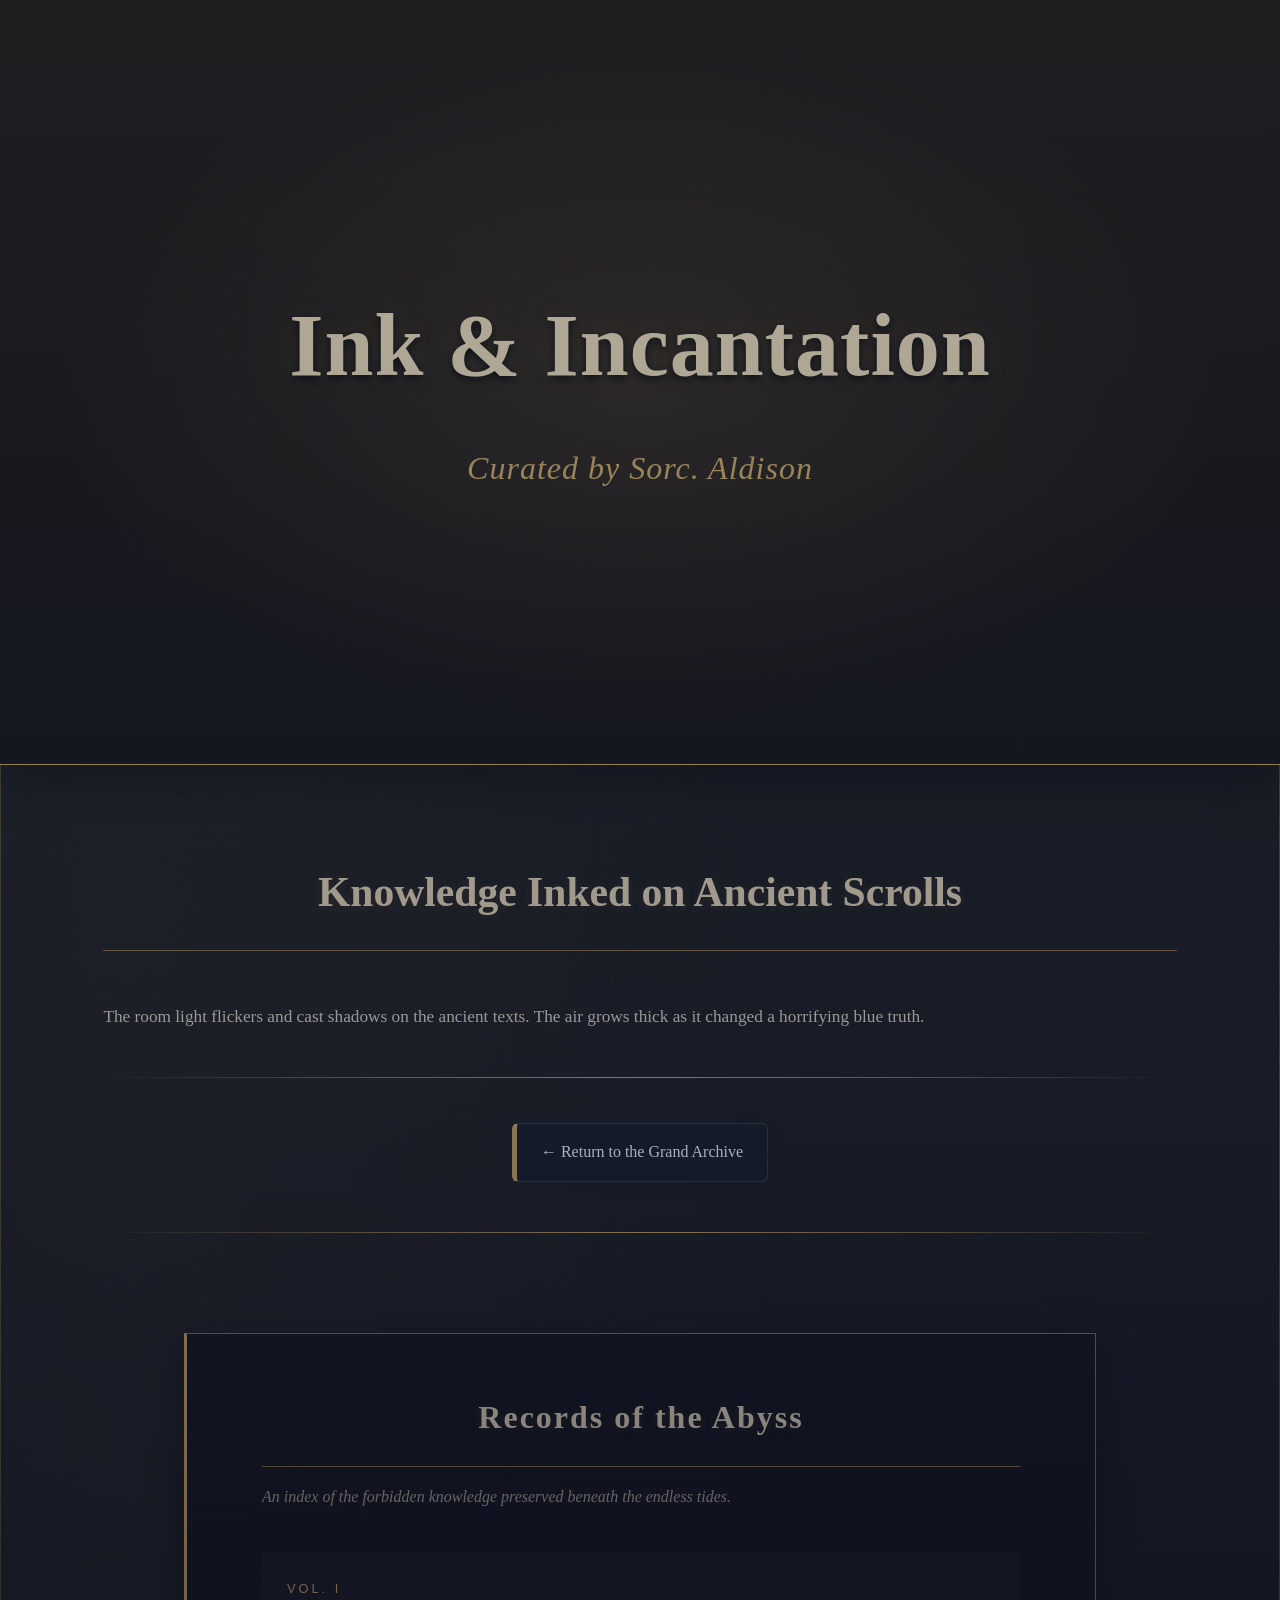
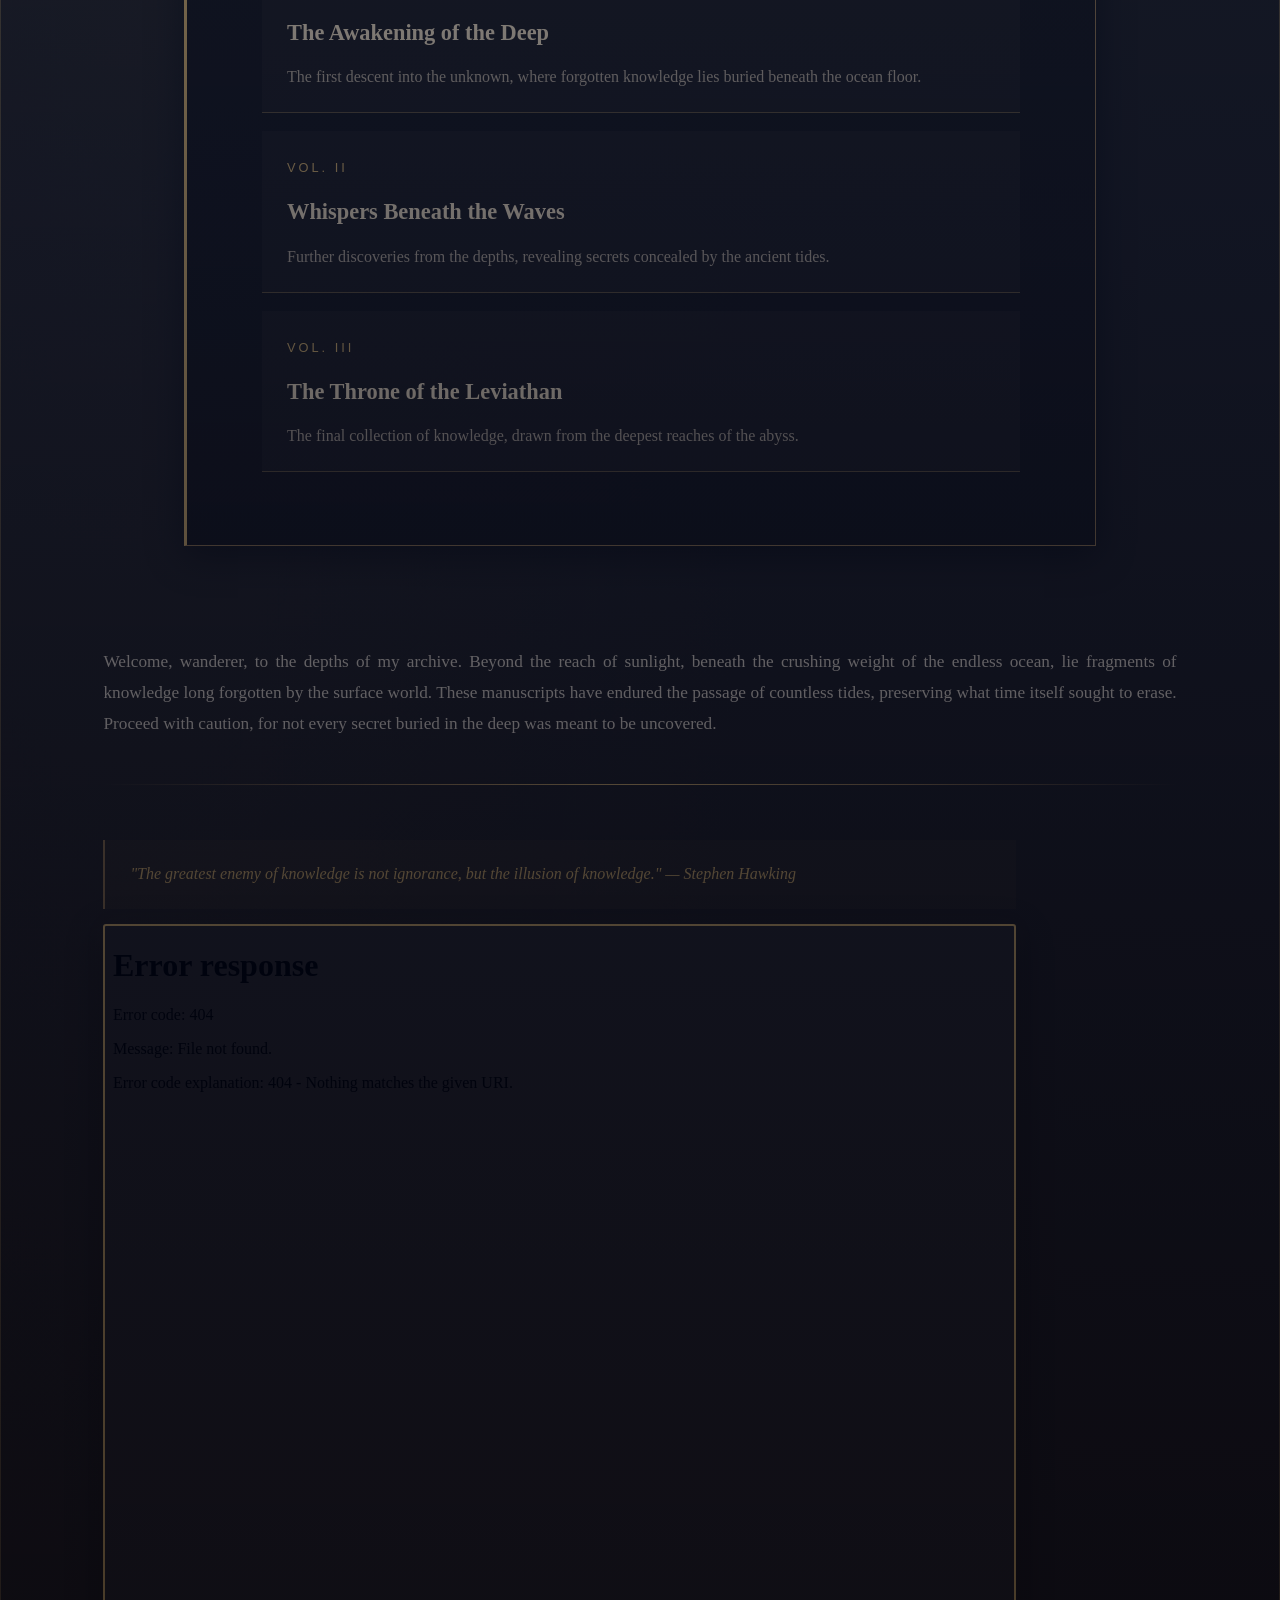
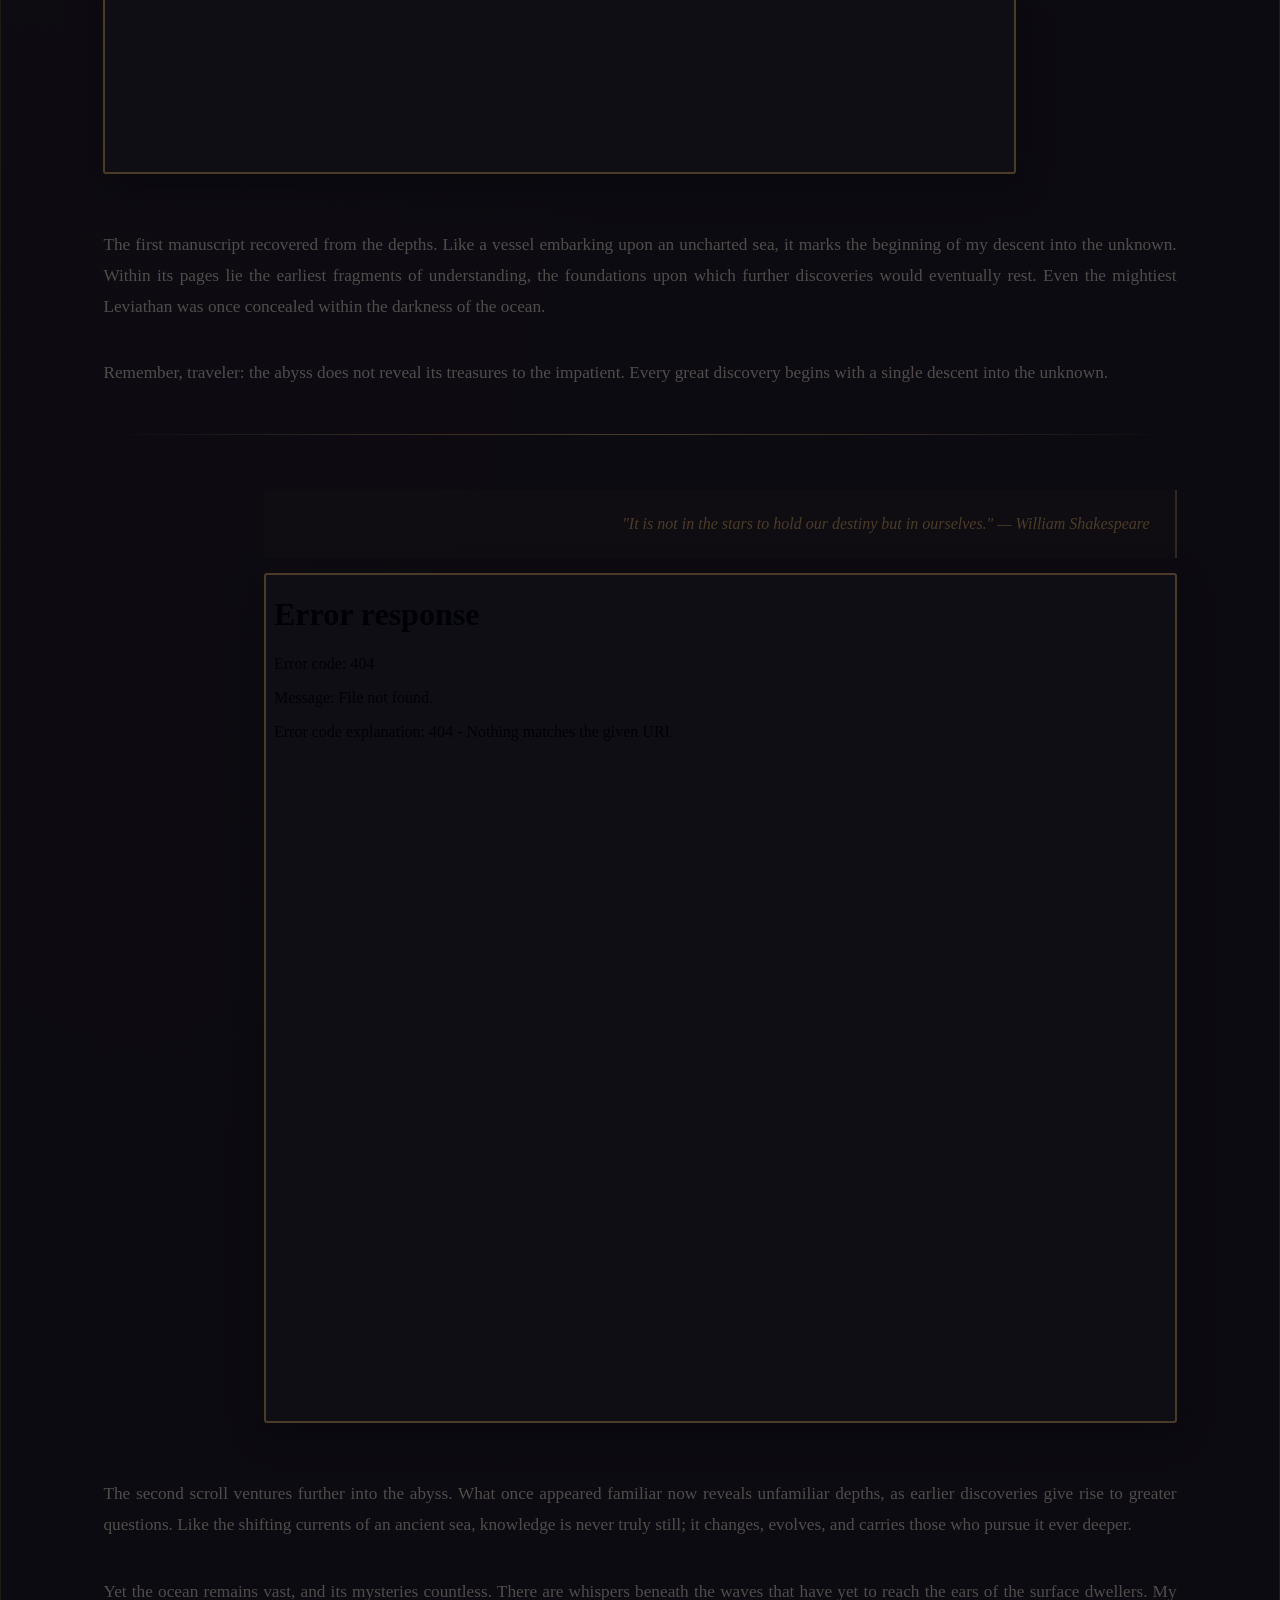
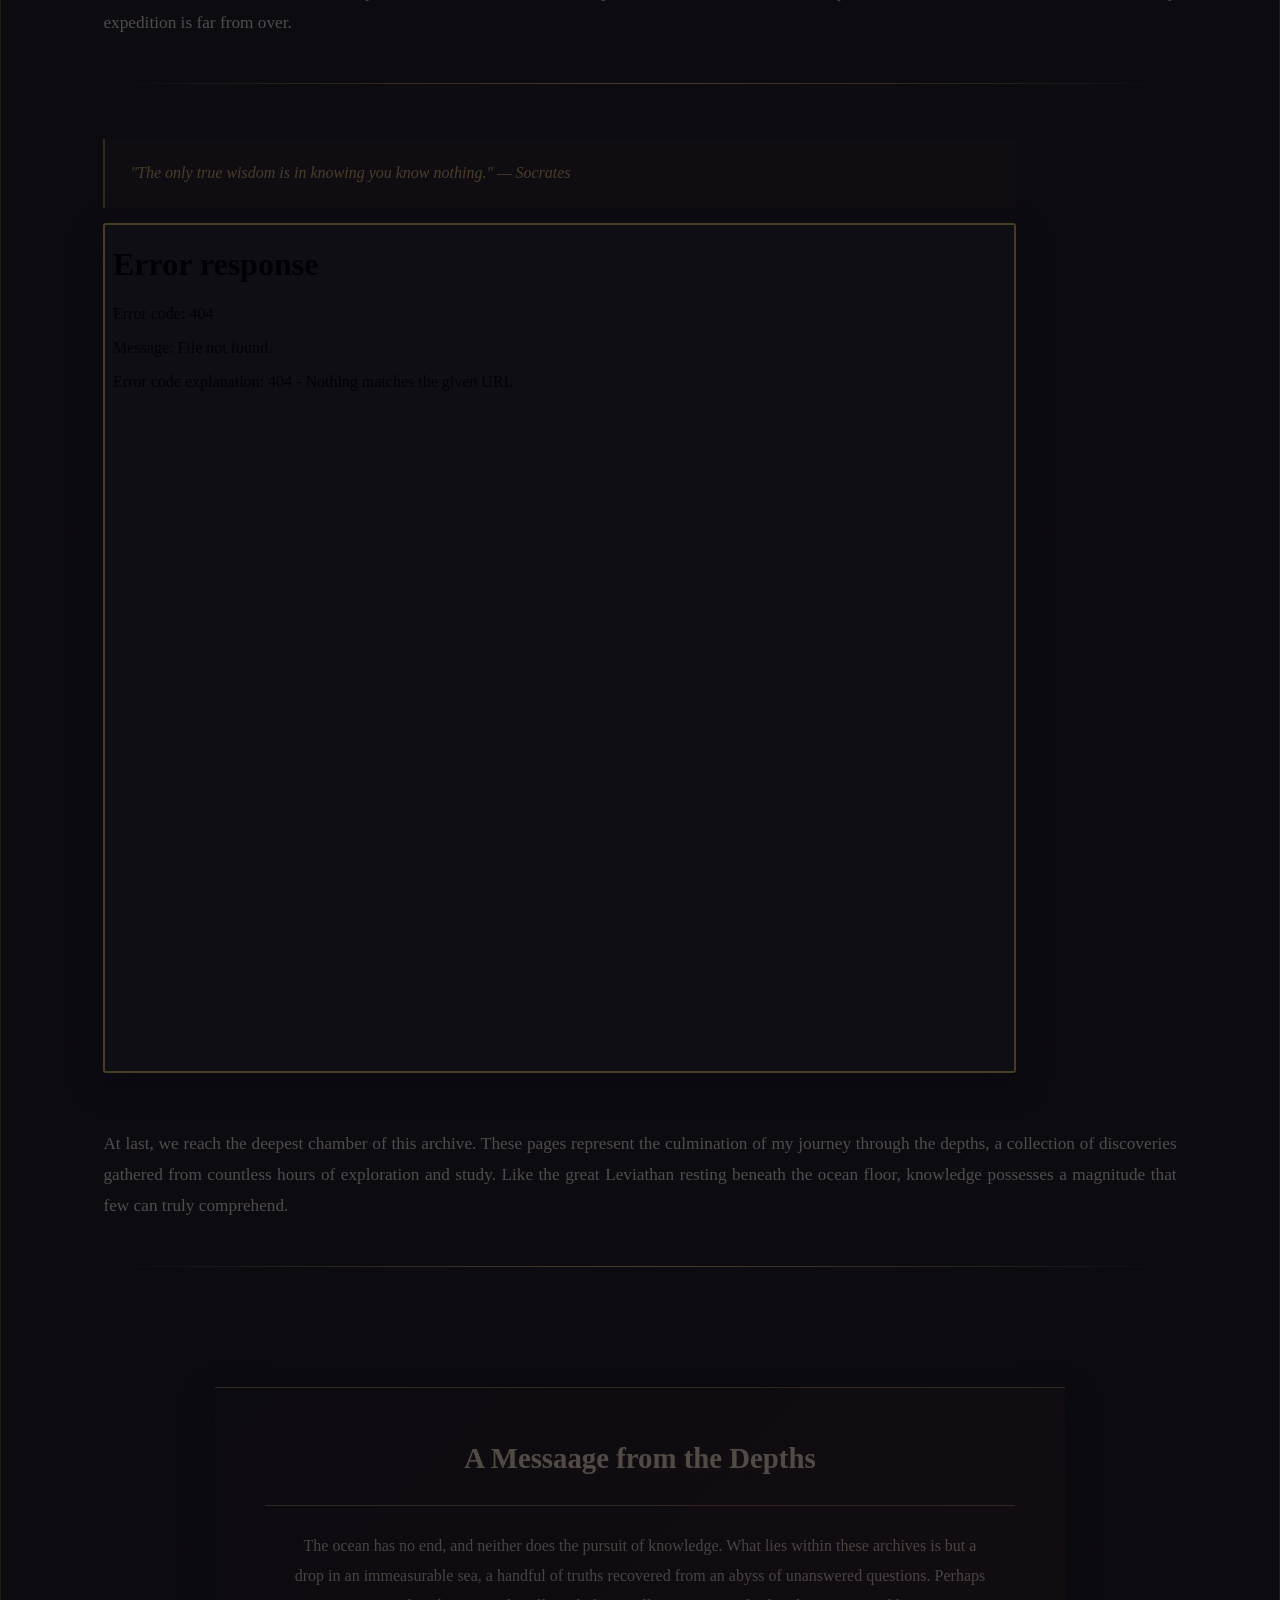
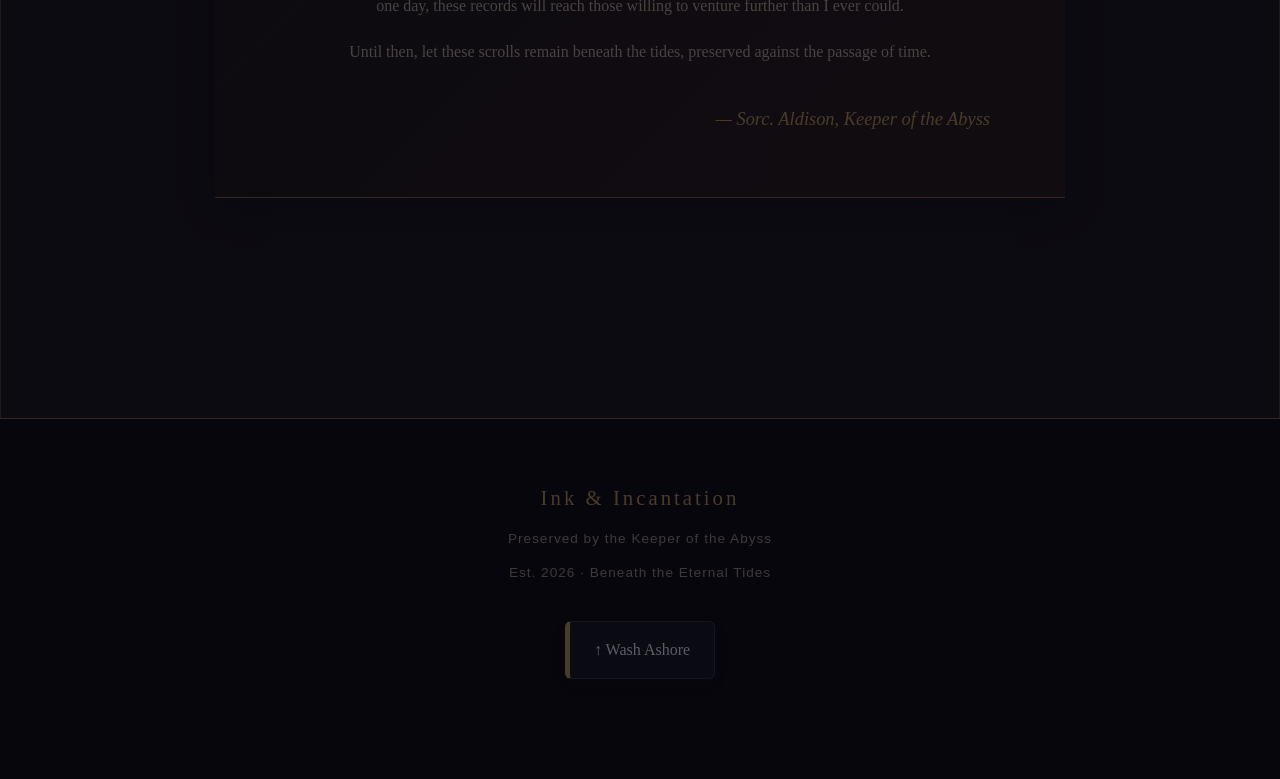
==== profiles/Aldison/Aldison.html @ e536f9ee "Update and rename profiles/Aldison.html to profiles/Aldison/Aldison.html" ====
<!DOCTYPE html>
<html lang="en">
<head>
    <meta charset="UTF-8">
    <meta name="viewport" content="width=device-width, initial-scale=1.0">
    <title>Aldison - The Archive</title>
    <link rel="stylesheet" href="style_aldison.css">
    <script src="script_aldison.js" defer></script>
</head>

<body>

    <!-- HEADER -->
    <header id="top">
        <h1>Ink & Incantation</h1>
        <p class="curator">Curated by Sorc. Aldison</p>
    </header>


    <!-- MAIN CONTENT -->
    <section>

        <h2>Knowledge Inked on Ancient Scrolls</h2>
        <p class="story">The room light flickers and cast shadows on the ancient texts. The air grows thick as it changed a horrifying blue truth.</p>
        <hr>

        <nav class="back-navigation">
            <a href="../index.html">← Return to the Grand Archive</a>
        </nav>

        <hr>


        <!-- ARCHIVE INDEX -->
        <div class="archive-index">

            <h2>Records of the Abyss</h2>

            <p>
                An index of the forbidden knowledge preserved beneath the endless tides.
            </p>

            <a href="#vol1" class="archive-link">
                <div class="archive-entry">
                    <span>Vol. I</span>
                    <h3>The Awakening of the Deep</h3>
                    <p>
                        The first descent into the unknown, where forgotten knowledge
                        lies buried beneath the ocean floor.
                    </p>
                </div>
            </a>

            <a href="#vol2" class="archive-link">
                <div class="archive-entry">
                    <span>Vol. II</span>
                    <h3>Whispers Beneath the Waves</h3>
                    <p>
                        Further discoveries from the depths, revealing secrets
                        concealed by the ancient tides.
                    </p>
                </div>
            </a>

            <a href="#vol3" class="archive-link">
                <div class="archive-entry">
                    <span>Vol. III</span>
                    <h3>The Throne of the Leviathan</h3>
                    <p>
                        The final collection of knowledge, drawn from the
                        deepest reaches of the abyss.
                    </p>
                </div>
            </a>

        </div>


        <!-- INTRODUCTION -->
        <p class="story">
            Welcome, wanderer, to the depths of my archive. Beyond the reach
            of sunlight, beneath the crushing weight of the endless ocean,
            lie fragments of knowledge long forgotten by the surface world.
            These manuscripts have endured the passage of countless tides,
            preserving what time itself sought to erase.
            Proceed with caution, for not every secret buried in the deep
            was meant to be uncovered.
        </p>

        <hr id="vol1">


        <!-- FIRST SCROLL -->
        <div class="document-group left">

            <p class="quote">
                "The greatest enemy of knowledge is not ignorance, but the illusion
                of knowledge." — Stephen Hawking
            </p>

            <iframe
                src="Aldison - Initial.pdf#toolbar=0&navpanes=0&view=FitH"
                title="The First Scroll">
            </iframe>

        </div>

        <p class="story">
            The first manuscript recovered from the depths. Like a vessel
            embarking upon an uncharted sea, it marks the beginning of my
            descent into the unknown. Within its pages lie the earliest
            fragments of understanding, the foundations upon which further
            discoveries would eventually rest. Even the mightiest Leviathan
            was once concealed within the darkness of the ocean.
        </p>

        <p class="story">
            Remember, traveler: the abyss does not reveal its treasures
            to the impatient. Every great discovery begins with a single
            descent into the unknown.
        </p>

        <hr id="vol2">


        <!-- SECOND SCROLL -->
        <div class="document-group right">

            <p class="quote">
                "It is not in the stars to hold our destiny but in ourselves."
                — William Shakespeare
            </p>

            <iframe
                src="Aldison - Second.pdf#toolbar=0&navpanes=0&view=FitH"
                title="The Second Scroll">
            </iframe>

        </div>

        <p class="story">
            The second scroll ventures further into the abyss. What once
            appeared familiar now reveals unfamiliar depths, as earlier
            discoveries give rise to greater questions. Like the shifting
            currents of an ancient sea, knowledge is never truly still;
            it changes, evolves, and carries those who pursue it ever deeper.
        </p>

        <p class="story">
            Yet the ocean remains vast, and its mysteries countless.
            There are whispers beneath the waves that have yet to reach
            the ears of the surface dwellers. My expedition is far from over.
        </p>

        <hr id="vol3">


        <!-- FINAL SCROLL -->
        <div class="document-group left">

            <p class="quote">
                "The only true wisdom is in knowing you know nothing."
                — Socrates
            </p>

            <iframe
                src="Aldison - Final.pdf#toolbar=0&navpanes=0&view=FitH"
                title="The Final Scroll">
            </iframe>

        </div>

        <p class="story">
            At last, we reach the deepest chamber of this archive.
            These pages represent the culmination of my journey through
            the depths, a collection of discoveries gathered from countless
            hours of exploration and study. Like the great Leviathan resting
            beneath the ocean floor, knowledge possesses a magnitude that
            few can truly comprehend.
        </p>

        <hr>


        <!-- CLOSING NOTE -->
        <div class="closing-note">

            <h2>A Messaage from the Depths</h2>

            <p class="story">
                The ocean has no end, and neither does the pursuit of knowledge.
                What lies within these archives is but a drop in an immeasurable
                sea, a handful of truths recovered from an abyss of unanswered
                questions. Perhaps one day, these records will reach those
                willing to venture further than I ever could.
            </p>

            <p class="story">
                Until then, let these scrolls remain beneath the tides,
                preserved against the passage of time.
            </p>

            <p class="signature">
                — Sorc. Aldison, Keeper of the Abyss
            </p>

        </div>

    </section>


    <!-- FOOTER -->
    <footer>
        <p>Ink & Incantation</p>
        <p>Preserved by the Keeper of the Abyss</p>
        <p>Est. 2026 · Beneath the Eternal Tides</p>
        <nav class="back-navigation">
            <a href="#top">↑ Wash Ashore</a>
        </nav>
    </footer>

</body>
</html>
---- profiles/Aldison/style_aldison.css ----
:root {
    --background: #171614;
    --surface: #211D19;
    --mahogany: #302117;
    --parchment: #DCC9A5;
    --gold: #C5A059;
    --muted-gold: #896B3F;
    --text: #D8CBB5;
    --abyss-darkness: 0;
}

* {
    box-sizing: border-box;
}

html {
    scroll-behavior: smooth;
    scroll-padding-top: 30px;
}

body {
    margin: 0;
    padding: 0;
    background-color: var(--background);
    background-image:
        radial-gradient(
            ellipse at 50% 0%,
            rgba(137, 107, 63, 0.13),
            transparent 65%
        );
    color: var(--text);
    font-family: 'Lora', serif;
    line-height: 1.8;
}

body {
    position: relative;
}

body::before {
    content: "";
    position: absolute;
    top: 0;
    left: 0;
    width: 100%;
    height: 100%;

    background: linear-gradient(
        to bottom,
        rgba(0, 45, 100, 0.25) 0%,
        rgba(0, 25, 70, 0.45) 15%,
        rgba(0, 12, 45, 0.72) 25%,
        rgba(0, 5, 25, 0.90) 35%,
        rgba(0, 0, 12, 0.97) 45%
    );

    opacity: 65%;

    pointer-events: none;
    z-index: 9999;
}

header {
    position: relative;

    min-height: 650px;
    height: 85vh;

    display: flex;
    flex-direction: column;
    align-items: center;
    justify-content: center;

    text-align: center;
    padding: 0 24px;

    background-color: var(--mahogany);

    background-image:
        linear-gradient(
            to bottom,
            rgba(17, 15, 13, 0.35),
            rgba(17, 15, 13, 0.65)
        ),
        url('ink.jpeg');

    background-position: center;
    background-size: cover;

    border-bottom: 1px solid var(--gold);

    box-shadow:
        0 15px 50px rgba(0, 0, 0, 0.35);
}

header::before {
    content: "";
    position: absolute;
    inset: 0;

    background:
        radial-gradient(
            ellipse at center,
            rgba(197, 160, 89, 0.13),
            transparent 65%
        );
    pointer-events: none;
}

header h1 {
    position: relative;

    font-family: 'Lora', serif;
    font-size: clamp(3rem, 7vw, 5.5rem);
    font-weight: 600;

    color: var(--parchment);

    margin: 0 0 15px;
    letter-spacing: 1px;

    text-shadow:
        0 3px 10px rgba(0, 0, 0, 0.8),
        0 0 25px rgba(197, 160, 89, 0.15);
}
header .curator {
    position: relative;

    font-family: 'Lora', serif;
    font-size: clamp(1.3rem, 3vw, 2rem);
    font-style: italic;

    color: var(--gold);

    margin: 0;
    letter-spacing: 1px;
}

section {
    width: 100%;
    max-width: 1500px;

    margin: 0 auto;
    padding: 90px 8% 120px;

    background:
        radial-gradient(
            ellipse at 10% 10%,
            rgba(137, 107, 63, 0.07),
            transparent 40%
        ),
        var(--surface);

    border-left: 1px solid rgba(197, 160, 89, 0.35);
    border-right: 1px solid rgba(197, 160, 89, 0.35);

    box-shadow:
        0 0 60px rgba(0, 0, 0, 0.3);
}
section h2 {
    font-family: 'Lora', serif;
    font-size: clamp(1.8rem, 4vw, 2.6rem);

    color: var(--parchment);
    text-align: center;

    margin: 0 0 50px;
    padding-bottom: 20px;

    border-bottom: 1px solid var(--muted-gold);

    text-shadow:
        0 2px 12px rgba(197, 160, 89, 0.12);
}

hr {
    border: none;
    height: 1px;

    background: linear-gradient(
        90deg,
        transparent,
        var(--muted-gold),
        var(--gold),
        var(--muted-gold),
        transparent
    );

    margin: 45px 0;
}

section > p {
    max-width: 650px;

    font-family: 'Lora', serif;
    font-size: 1.08rem;

    color: var(--text);

    margin: 0 0 35px;
    text-align: justify;
}

.story {
    max-width:none;
}

.archive-index {
    margin: 100px auto;
    padding: 55px 7%;
    width: 85%;
    max-width: 1300px;

    background:
        linear-gradient(
            rgba(25, 21, 17, 0.92),
            rgba(25, 21, 17, 0.96)
        ),
        url("ink.jpeg");
    background-position: center;
    background-size: cover;

    border: 1px solid var(--muted-gold);
    border-left: 3px solid var(--gold);

    box-shadow:
        0 10px 35px rgba(0, 0, 0, 0.4);
}

.archive-index h2 {
    color: var(--parchment);
    font-family: 'Lora', serif;
    font-size: 2rem;
    letter-spacing: 2px;

    margin-bottom: 12px;
}

.archive-index > p {
    color: #A99A82;
    font-style: italic;
    margin-bottom: 40px;
}
.archive-link {
    display: block;

    color: inherit;
    text-decoration: none;
}

.archive-entry {
    padding: 22px 25px;
    margin: 18px 0;

    background: rgba(220, 201, 165, 0.035);

    border-bottom: 1px solid rgba(197, 160, 89, 0.35);

    transition: background 0.25s ease;
}

.archive-entry:hover {
    background: rgba(197, 160, 89, 0.09);
}

.archive-entry span {
    color: var(--gold);

    font-family: 'Inter', sans-serif;
    font-size: 0.8rem;

    letter-spacing: 3px;
    text-transform: uppercase;
}

.archive-entry h3 {
    color: var(--parchment);

    font-family: 'Lora', serif;
    font-size: 1.4rem;

    margin: 10px 0;
}

.archive-entry p {
    color: #A99A82;

    margin: 0;
    line-height: 1.7;
}

.document-group {
    display: flex;
    flex-direction: column;

    width: 85%;
    gap: 15px;

    margin-top: 55px;
    margin-bottom: 55px;
}

.document-group.left {
    margin-right: auto;
    margin-left: 0;
}

.document-group.right {
    margin-left: auto;
    margin-right: 0;
}

.document-group .quote {
    width: 100%;
    max-width: none;

    margin: 0;
    padding: 20px 25px;

    color: var(--gold);

    font-family: 'Lora', serif;
    font-style: italic;
    line-height: 1.8;

    background: rgba(197, 160, 89, 0.04);
}

.document-group.left .quote {
    text-align: left;

    border-left: 2px solid var(--muted-gold);
}

.document-group.right .quote {
    text-align: right;

    border-right: 2px solid var(--muted-gold);
}

.document-group iframe {
    display: block;

    width: 100%;
    height: 850px;

    margin: 0;

    border: 2px solid var(--gold);
    border-radius: 3px;

    background: #292522;

    box-shadow:
        0 10px 35px rgba(0, 0, 0, 0.4),
        0 0 20px rgba(197, 160, 89, 0.06);
}

section img {
    display: block;

    width: min(55%, 650px);
    height: auto;

    margin: 50px auto 50px 0;

    border: 2px solid var(--muted-gold);

    box-shadow:
        0 10px 30px rgba(0, 0, 0, 0.45),
        0 0 15px rgba(197, 160, 89, 0.08);
}

figcaption {
    font-family: 'Inter', sans-serif;
    font-size: 0.88rem;
    font-style: italic;

    line-height: 1.6;
    color: #A99778;

    margin-top: 12px;
    padding-top: 12px;

    border-top: 1px solid var(--muted-gold);
}

.closing-note {
    max-width: 850px;

    margin: 120px auto 100px;
    padding: 45px 50px;

    text-align: center;

    background: linear-gradient(
        135deg,
        var(--surface),
        var(--mahogany)
    );

    border-top: 1px solid var(--muted-gold);
    border-bottom: 1px solid var(--muted-gold);

    box-shadow:
        0 10px 35px rgba(0, 0, 0, 0.3);

}

.closing-note h2 {
    color: var(--parchment);

    font-family: 'Lora', serif;
    font-size: 1.8rem;

    margin-bottom: 25px;
}

.closing-note p {
    color: #C2B49C;

    line-height: 1.9;

    margin: 15px auto;
    max-width: 700px;
}

.closing-note .signature {
    color: var(--gold);

    font-family: 'Lora', serif;
    font-style: italic;
    font-size: 1.15rem;

    text-align: right;

    margin-top: 35px;
}

footer {
    padding: 50px 20px;
    margin-top: 0px;

    text-align: center;

    background: #110F0D;

    border-top: 1px solid var(--muted-gold);
}

footer p {
    color: #A99A82;

    font-family: 'Inter', sans-serif;
    font-size: 0.85rem;

    letter-spacing: 1px;
    margin: 10px 0;
}

footer p:first-child {
    color: var(--gold);

    font-family: 'Lora', serif;
    font-size: 1.3rem;

    letter-spacing: 3px;
}

::selection {
    background: var(--gold);
    color: var(--background);
}

::-webkit-scrollbar {
    width: 10px;
}

::-webkit-scrollbar-track {
    background: var(--background);
}

::-webkit-scrollbar-thumb {
    background: var(--muted-gold);

    border: 2px solid var(--background);
    border-radius: 10px;
}

@media (max-width: 768px) {

    header {
        height: 60vh;
        min-height: 400px;
    }

    section {
        padding: 50px 6% 80px;
    }

    section > p {
        max-width: 100%;
    }

    .archive-index {
        width: 100%;

        padding: 35px 6%;
        margin: 65px auto;
    }
    
    .archive-entry {
        padding: 18px;
    }

    .document-group {
        width: 100%;

        margin: 35px 0;

        gap: 12px;
    }

    .document-group iframe {
        height: 550px;
    }

    .document-group .quote {
        padding: 18px;
    }

    section img {
        width: 100%;
        margin: 35px 0;
    }

    .closing-note {
        margin: 70px auto;
        padding: 35px 25px;
    }

    footer {
        margin-top: 60px;
    }

}

.back-navigation {
    display: flex;
    justify-content: center;
    margin: 35px 0 50px;
}

.back-navigation a {
    display: inline-flex;
    align-items: center;
    gap: 12px;
    padding: 14px 24px;

    background-color: #1C1C1E;
    color: #F8F7F4;

    font-family: 'Lora', serif;
    font-size: 1rem;
    text-decoration: none;

    border: 1px solid #3A3A3E;
    border-left: 5px solid #C5A059;
    border-radius: 6px;

    box-shadow: 0 4px 12px rgba(28, 28, 30, 0.15);

    transition:
        transform 0.25s ease,
        border-color 0.25s ease,
        box-shadow 0.25s ease;
}

.back-navigation a:hover {
    transform: translateY(-4px);
    border-color: #C5A059;
    border-left-color: #8C3B2B;
    background-color: #302117;

    box-shadow: 0 10px 22px rgba(28, 28, 30, 0.25);
}
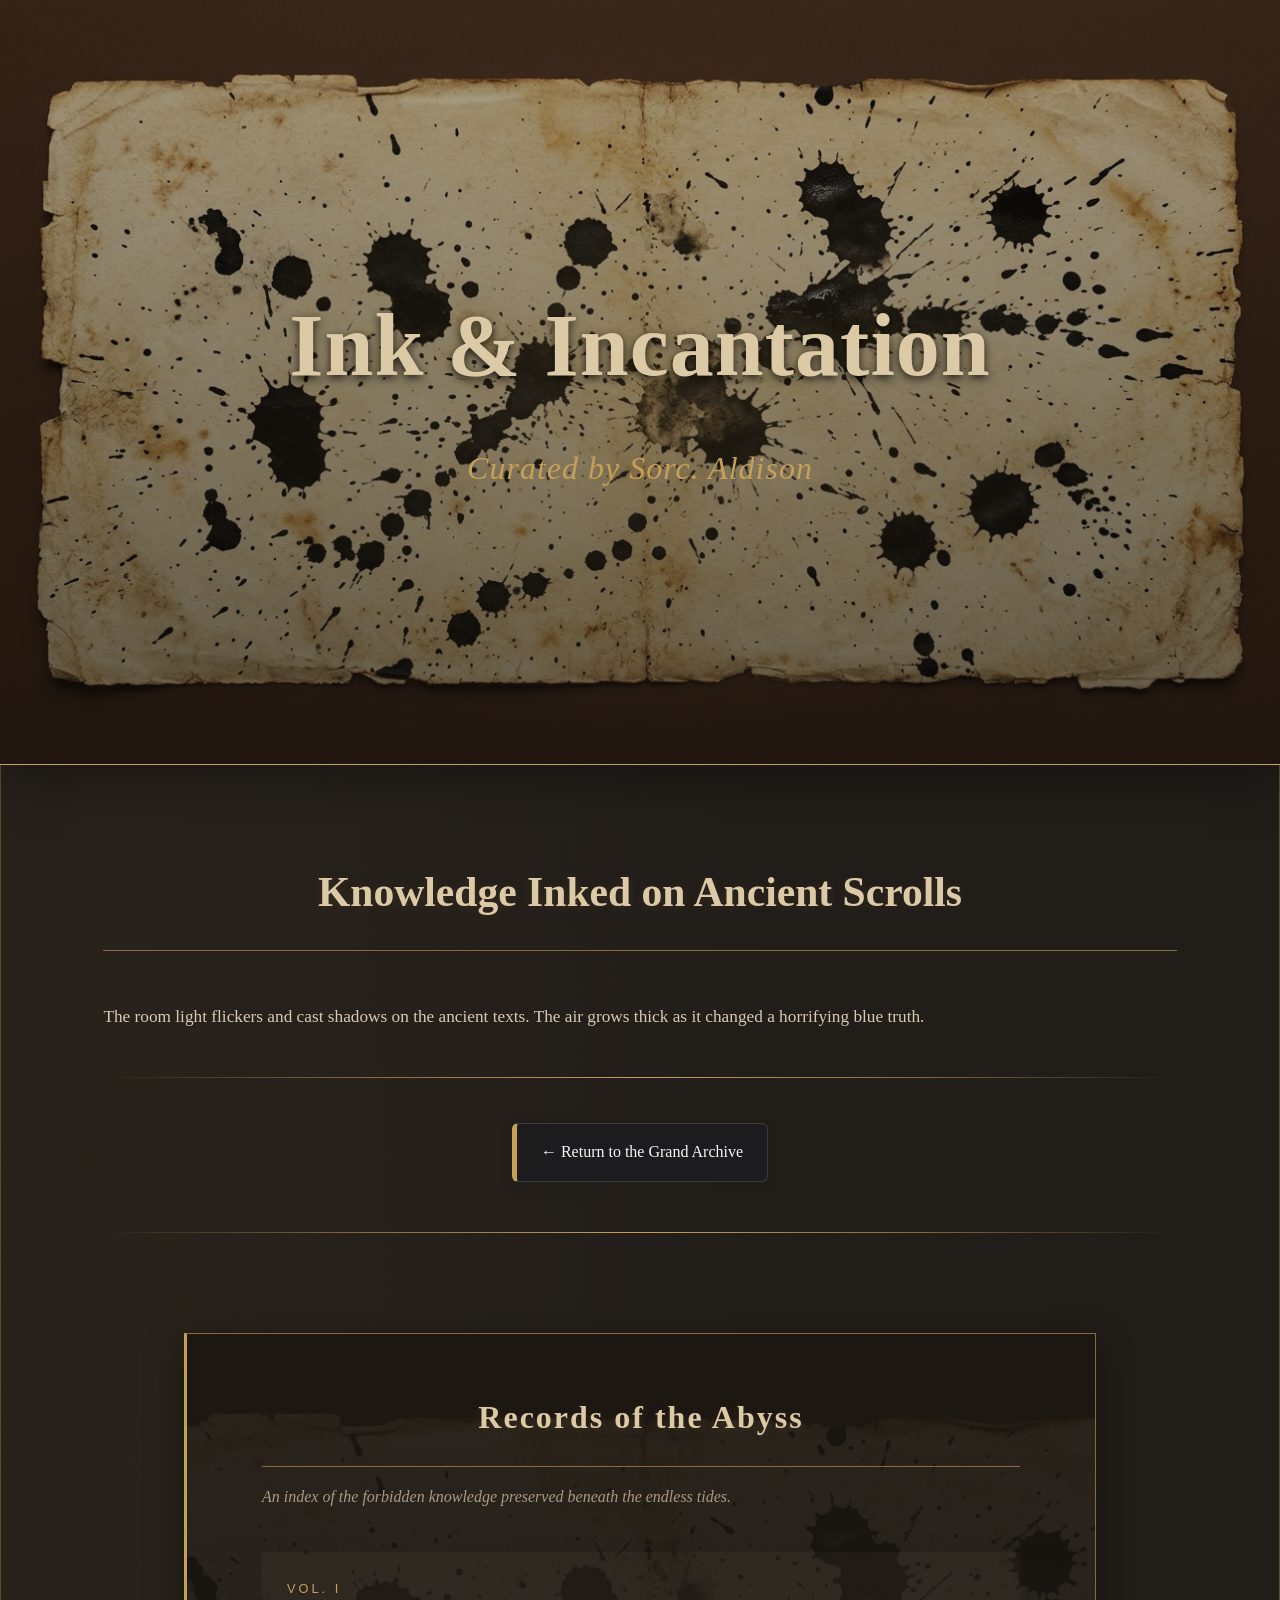
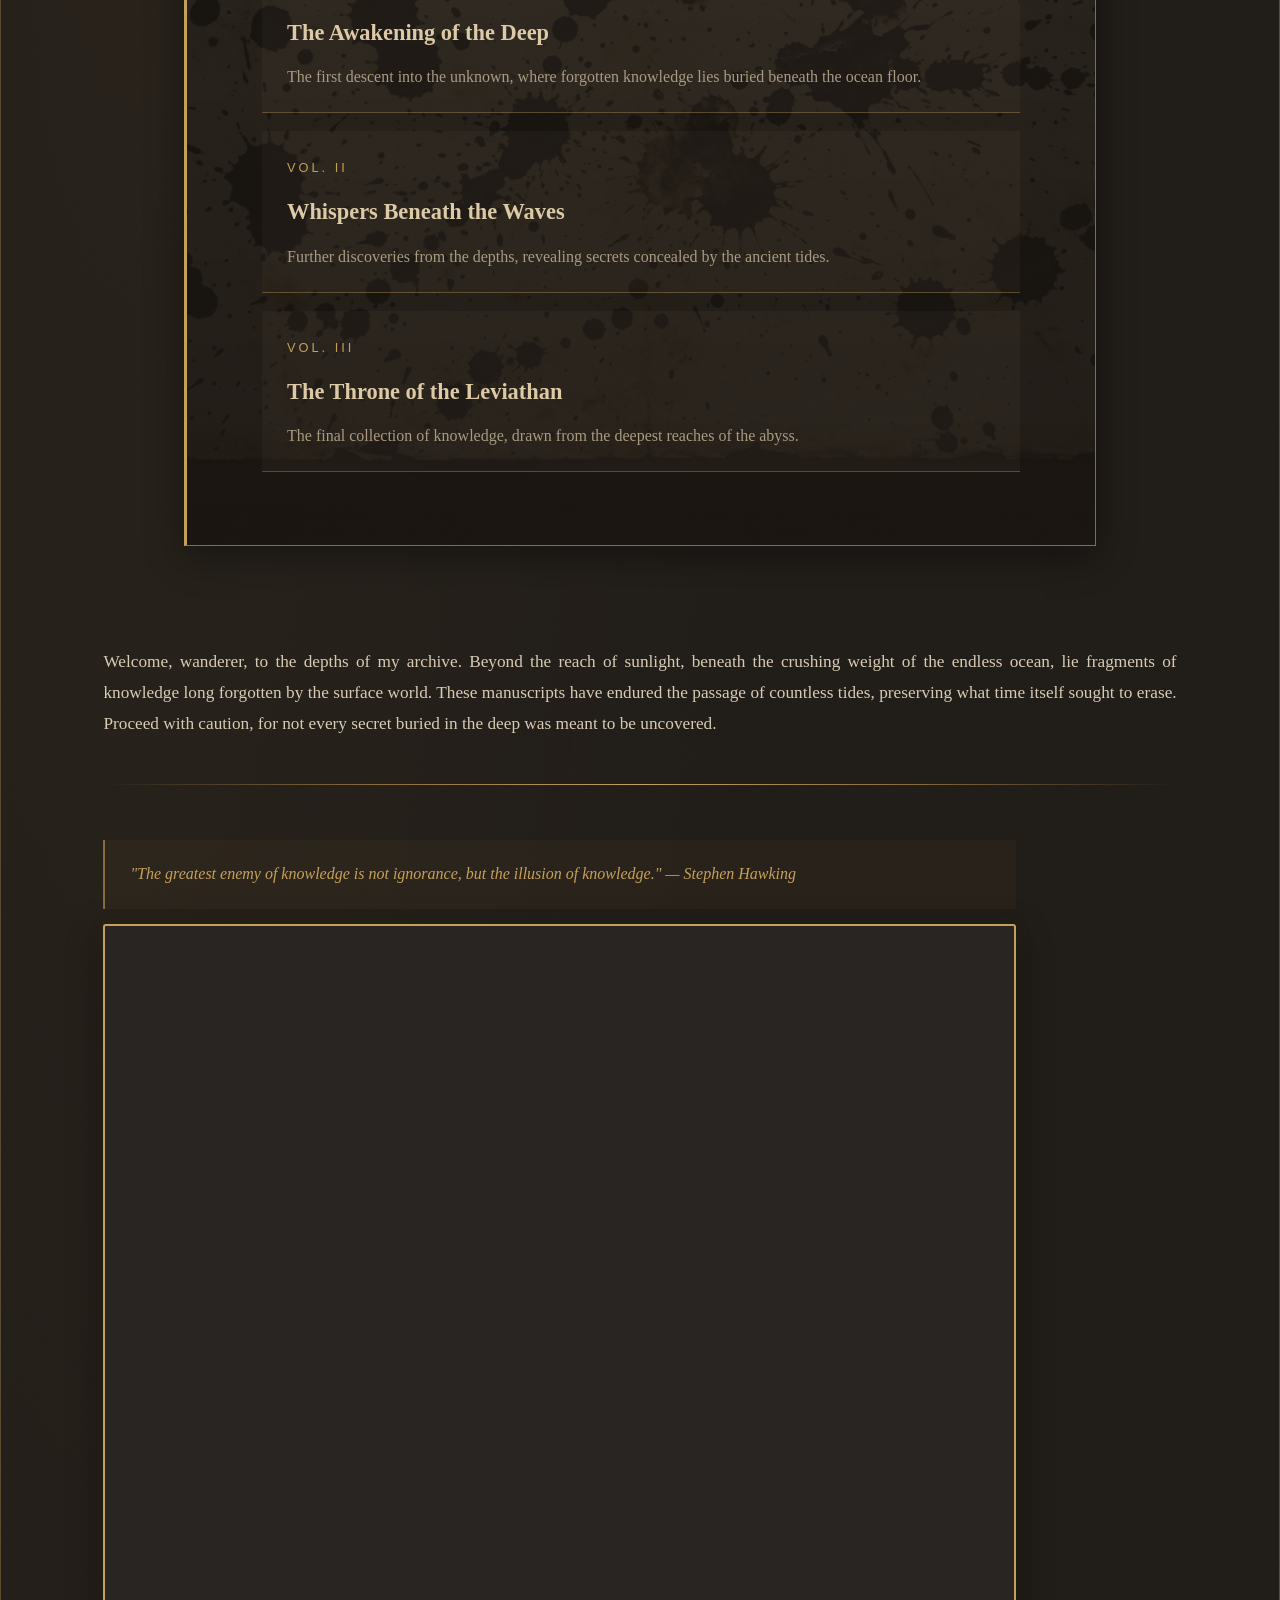
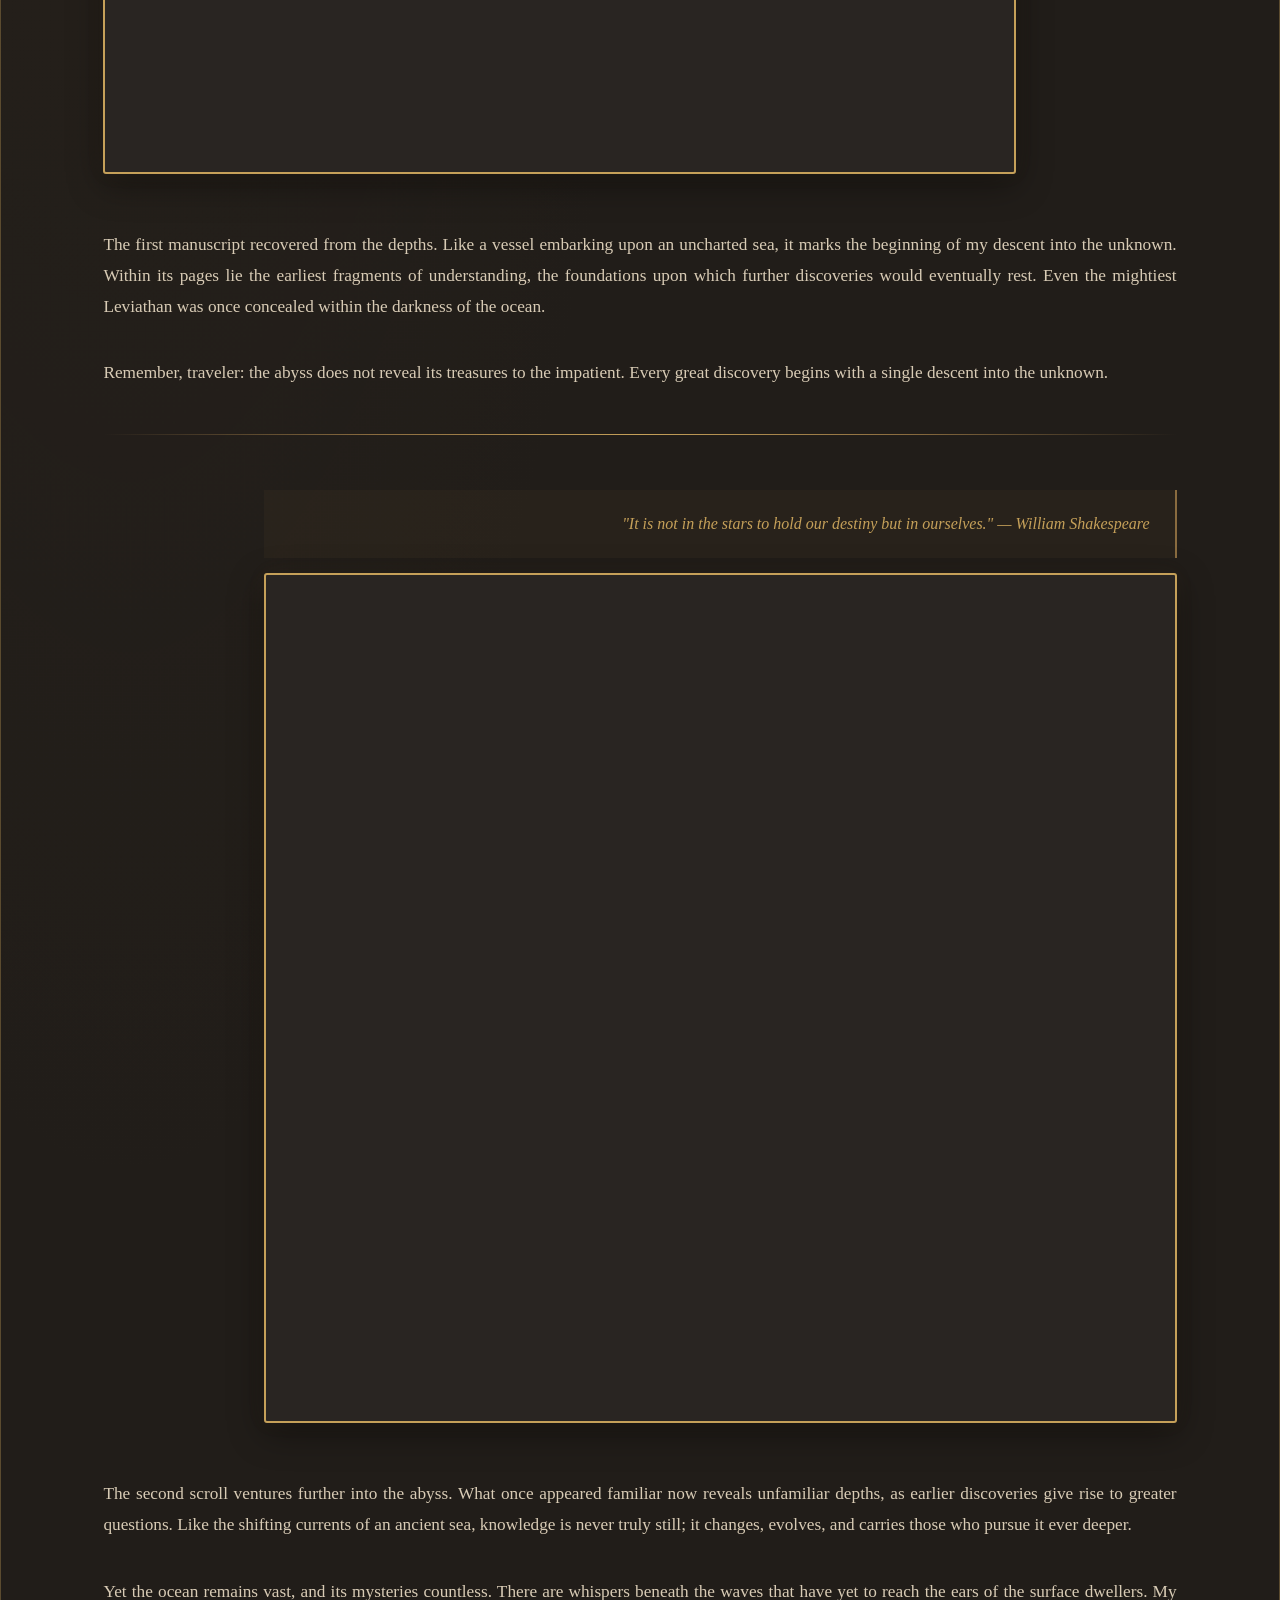
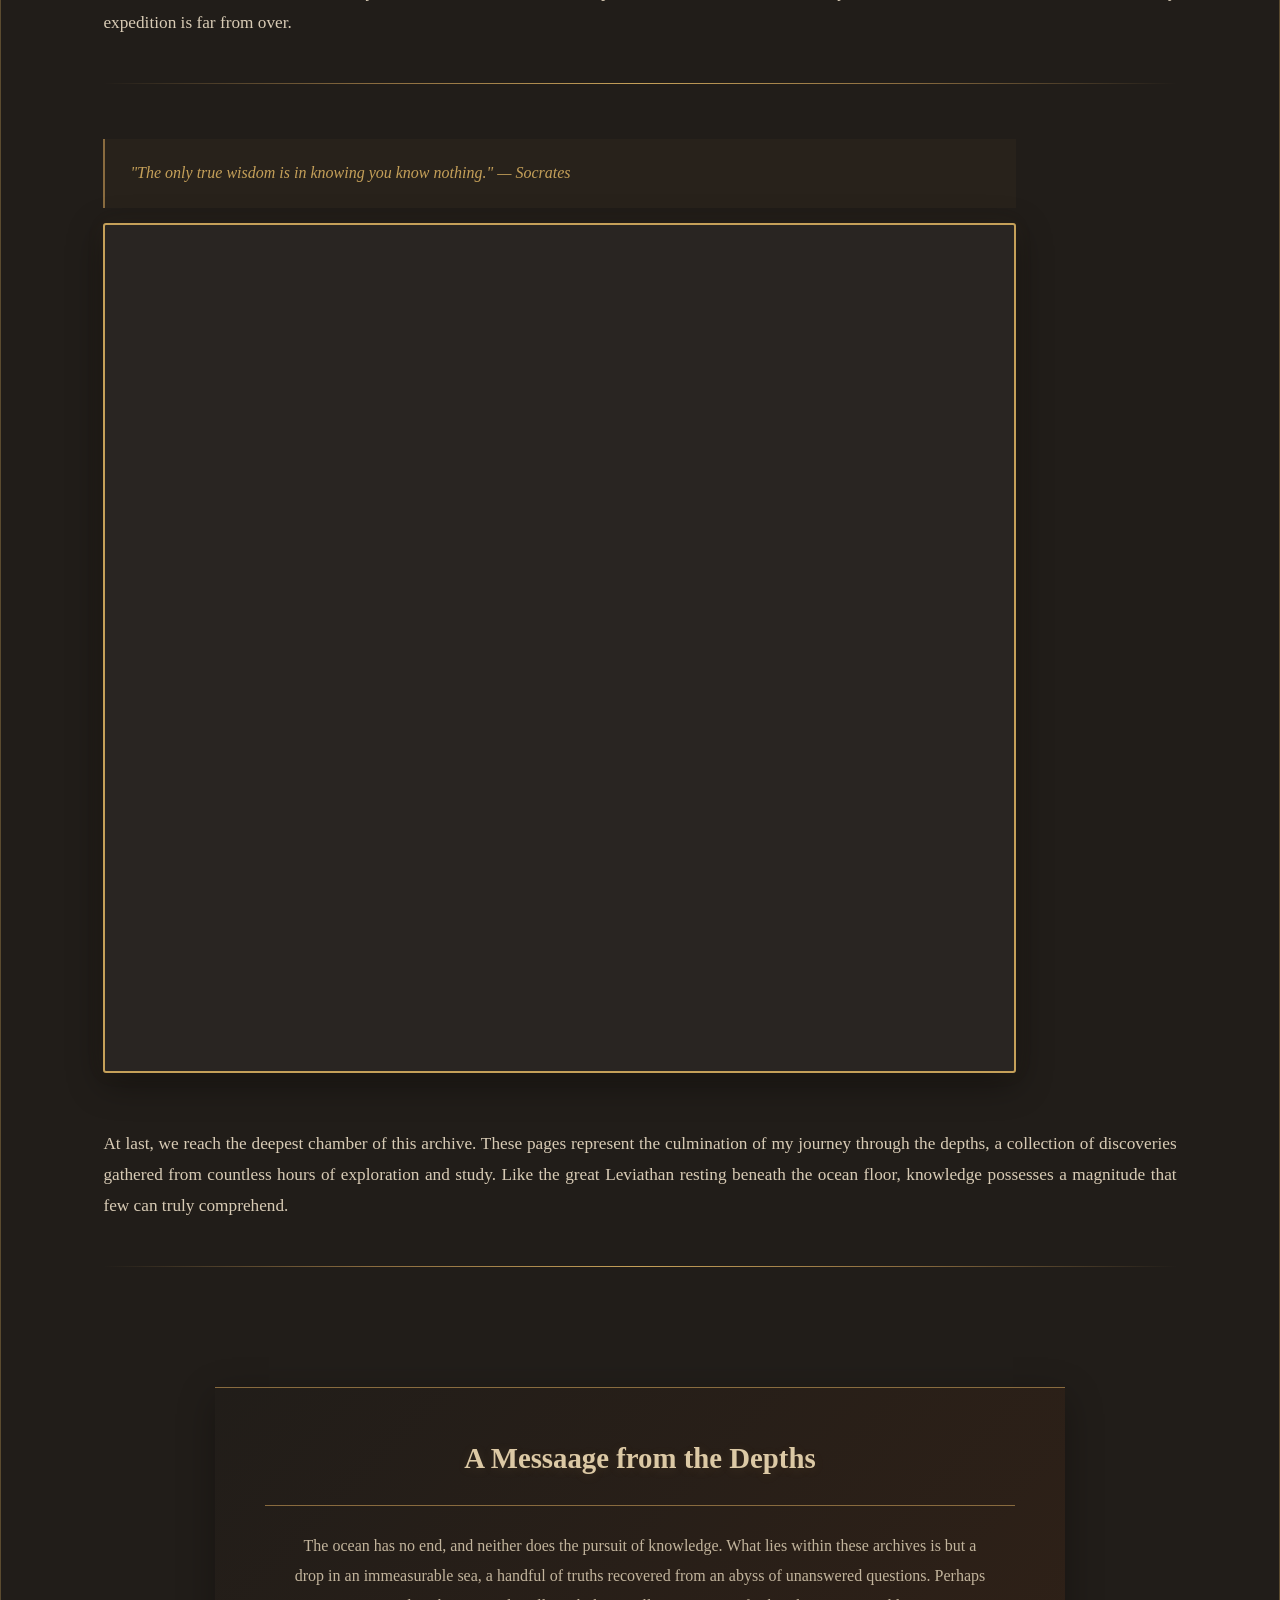
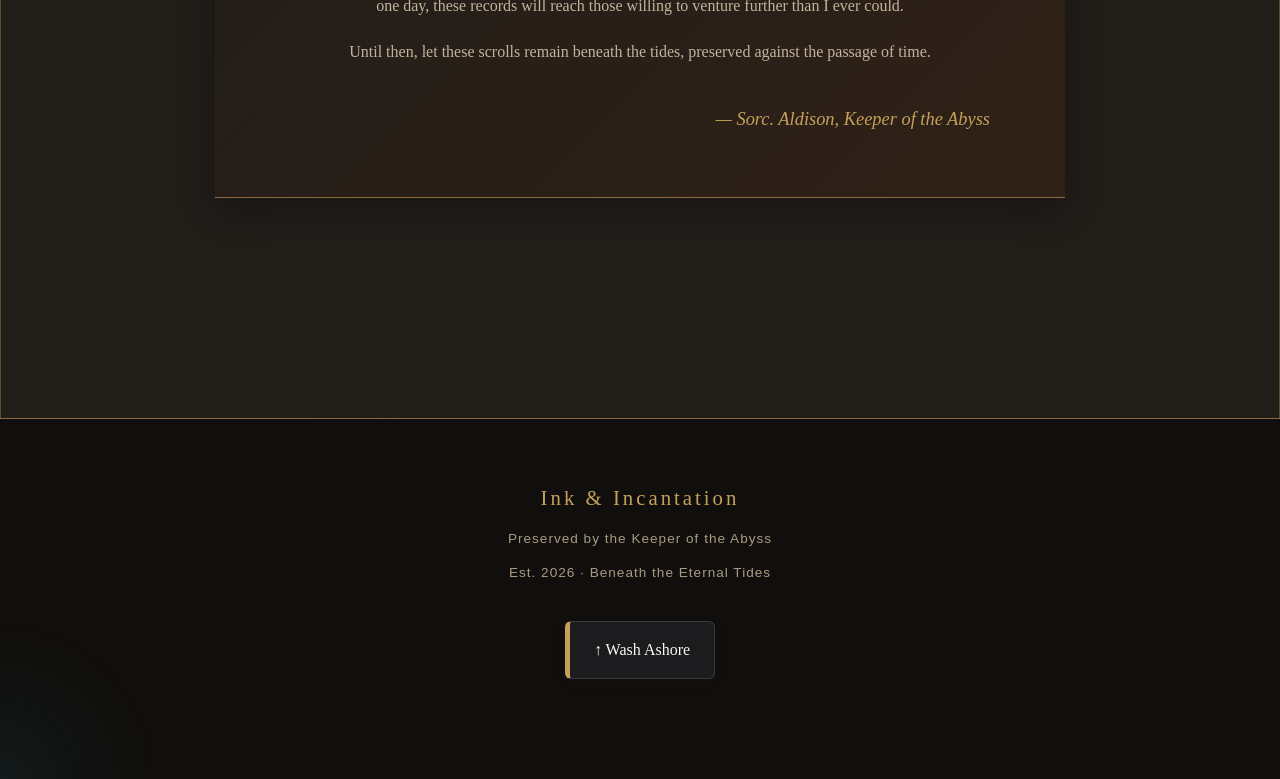
==== commit 84194d90: "Update Aldison.html" ====
--- a/profiles/Aldison/Aldison.html
+++ b/profiles/Aldison/Aldison.html
@@ -25,7 +25,7 @@
         <hr>
 
         <nav class="back-navigation">
-            <a href="../index.html">← Return to the Grand Archive</a>
+            <a href="../../index.html">← Return to the Grand Archive</a>
         </nav>
 
         <hr>
--- a/profiles/Aldison/style_aldison.css
+++ b/profiles/Aldison/style_aldison.css
@@ -1,3 +1,4 @@
+
 :root {
     --background: #171614;
     --surface: #211D19;
@@ -9,6 +10,10 @@
     --abyss-darkness: 0;
 }
 
+/* =====================================
+   GLOBAL SETTINGS
+===================================== */
+
 * {
     box-sizing: border-box;
 }
@@ -19,46 +24,53 @@
 }
 
 body {
+    position: relative;
+    isolation: isolate;
+
     margin: 0;
     padding: 0;
+
     background-color: var(--background);
+
     background-image:
         radial-gradient(
             ellipse at 50% 0%,
             rgba(137, 107, 63, 0.13),
             transparent 65%
         );
+
     color: var(--text);
     font-family: 'Lora', serif;
     line-height: 1.8;
 }
 
-body {
-    position: relative;
-}
+/* =====================================
+   ABYSS DARKENING OVERLAY
+===================================== */
 
 body::before {
     content: "";
+
     position: absolute;
-    top: 0;
-    left: 0;
+    inset: 0;
+
     width: 100%;
     height: 100%;
 
-    background: linear-gradient(
-        to bottom,
-        rgba(0, 45, 100, 0.25) 0%,
-        rgba(0, 25, 70, 0.45) 15%,
-        rgba(0, 12, 45, 0.72) 25%,
-        rgba(0, 5, 25, 0.90) 35%,
-        rgba(0, 0, 12, 0.97) 45%
+    background-color: rgba(
+        0,
+        4,
+        16,
+        calc(var(--abyss-darkness) * 0.65)
     );
 
-    opacity: 65%;
-
     pointer-events: none;
-    z-index: 9999;
-}
+    z-index: 5;
+}
+
+/* =====================================
+   HEADER
+===================================== */
 
 header {
     position: relative;
@@ -95,6 +107,7 @@
 
 header::before {
     content: "";
+
     position: absolute;
     inset: 0;
 
@@ -104,6 +117,7 @@
             rgba(197, 160, 89, 0.13),
             transparent 65%
         );
+
     pointer-events: none;
 }
 
@@ -123,6 +137,7 @@
         0 3px 10px rgba(0, 0, 0, 0.8),
         0 0 25px rgba(197, 160, 89, 0.15);
 }
+
 header .curator {
     position: relative;
 
@@ -135,6 +150,10 @@
     margin: 0;
     letter-spacing: 1px;
 }
+
+/* =====================================
+   MAIN SECTION
+===================================== */
 
 section {
     width: 100%;
@@ -157,6 +176,7 @@
     box-shadow:
         0 0 60px rgba(0, 0, 0, 0.3);
 }
+
 section h2 {
     font-family: 'Lora', serif;
     font-size: clamp(1.8rem, 4vw, 2.6rem);
@@ -172,6 +192,26 @@
     text-shadow:
         0 2px 12px rgba(197, 160, 89, 0.12);
 }
+
+section > p {
+    max-width: 650px;
+
+    font-family: 'Lora', serif;
+    font-size: 1.08rem;
+
+    color: var(--text);
+
+    margin: 0 0 35px;
+    text-align: justify;
+}
+
+.story {
+    max-width: none;
+}
+
+/* =====================================
+   DIVIDERS
+===================================== */
 
 hr {
     border: none;
@@ -189,25 +229,14 @@
     margin: 45px 0;
 }
 
-section > p {
-    max-width: 650px;
-
-    font-family: 'Lora', serif;
-    font-size: 1.08rem;
-
-    color: var(--text);
-
-    margin: 0 0 35px;
-    text-align: justify;
-}
-
-.story {
-    max-width:none;
-}
+/* =====================================
+   ARCHIVE INDEX
+===================================== */
 
 .archive-index {
     margin: 100px auto;
     padding: 55px 7%;
+
     width: 85%;
     max-width: 1300px;
 
@@ -217,6 +246,7 @@
             rgba(25, 21, 17, 0.96)
         ),
         url("ink.jpeg");
+
     background-position: center;
     background-size: cover;
 
@@ -241,6 +271,7 @@
     font-style: italic;
     margin-bottom: 40px;
 }
+
 .archive-link {
     display: block;
 
@@ -256,11 +287,24 @@
 
     border-bottom: 1px solid rgba(197, 160, 89, 0.35);
 
-    transition: background 0.25s ease;
+    transition:
+        background 0.5s ease,
+        transform 0.5s ease,
+        border-color 0.5s ease,
+        box-shadow 0.5s ease;
 }
 
 .archive-entry:hover {
     background: rgba(197, 160, 89, 0.09);
+    transform: translateY(-4px);
+}
+
+.archive-entry.ink-awakened {
+    border-left: 2px solid #619ba0;
+
+    box-shadow:
+        0 0 18px rgba(40, 115, 125, 0.2),
+        inset 0 0 20px rgba(25, 90, 100, 0.1);
 }
 
 .archive-entry span {
@@ -288,6 +332,10 @@
     margin: 0;
     line-height: 1.7;
 }
+
+/* =====================================
+   DOCUMENT GROUPS
+===================================== */
 
 .document-group {
     display: flex;
@@ -310,6 +358,10 @@
     margin-right: 0;
 }
 
+/* =====================================
+   DOCUMENT QUOTES
+===================================== */
+
 .document-group .quote {
     width: 100%;
     max-width: none;
@@ -328,15 +380,17 @@
 
 .document-group.left .quote {
     text-align: left;
-
     border-left: 2px solid var(--muted-gold);
 }
 
 .document-group.right .quote {
     text-align: right;
-
     border-right: 2px solid var(--muted-gold);
 }
+
+/* =====================================
+   PDF DOCUMENTS
+===================================== */
 
 .document-group iframe {
     display: block;
@@ -354,7 +408,24 @@
     box-shadow:
         0 10px 35px rgba(0, 0, 0, 0.4),
         0 0 20px rgba(197, 160, 89, 0.06);
-}
+
+    transition:
+        box-shadow 0.6s ease,
+        border-color 0.6s ease;
+}
+
+.document-group iframe.leviathan-awakened {
+    border-color: #52868c;
+
+    box-shadow:
+        0 0 10px rgba(45, 120, 130, 0.4),
+        0 0 30px rgba(25, 90, 105, 0.25),
+        0 15px 35px rgba(0, 0, 0, 0.7);
+}
+
+/* =====================================
+   IMAGES
+===================================== */
 
 section img {
     display: block;
@@ -384,6 +455,10 @@
 
     border-top: 1px solid var(--muted-gold);
 }
+
+/* =====================================
+   CLOSING NOTE
+===================================== */
 
 .closing-note {
     max-width: 850px;
@@ -404,7 +479,6 @@
 
     box-shadow:
         0 10px 35px rgba(0, 0, 0, 0.3);
-
 }
 
 .closing-note h2 {
@@ -437,9 +511,13 @@
     margin-top: 35px;
 }
 
+/* =====================================
+   FOOTER
+===================================== */
+
 footer {
     padding: 50px 20px;
-    margin-top: 0px;
+    margin-top: 0;
 
     text-align: center;
 
@@ -467,87 +545,14 @@
     letter-spacing: 3px;
 }
 
-::selection {
-    background: var(--gold);
-    color: var(--background);
-}
-
-::-webkit-scrollbar {
-    width: 10px;
-}
-
-::-webkit-scrollbar-track {
-    background: var(--background);
-}
-
-::-webkit-scrollbar-thumb {
-    background: var(--muted-gold);
-
-    border: 2px solid var(--background);
-    border-radius: 10px;
-}
-
-@media (max-width: 768px) {
-
-    header {
-        height: 60vh;
-        min-height: 400px;
-    }
-
-    section {
-        padding: 50px 6% 80px;
-    }
-
-    section > p {
-        max-width: 100%;
-    }
-
-    .archive-index {
-        width: 100%;
-
-        padding: 35px 6%;
-        margin: 65px auto;
-    }
-    
-    .archive-entry {
-        padding: 18px;
-    }
-
-    .document-group {
-        width: 100%;
-
-        margin: 35px 0;
-
-        gap: 12px;
-    }
-
-    .document-group iframe {
-        height: 550px;
-    }
-
-    .document-group .quote {
-        padding: 18px;
-    }
-
-    section img {
-        width: 100%;
-        margin: 35px 0;
-    }
-
-    .closing-note {
-        margin: 70px auto;
-        padding: 35px 25px;
-    }
-
-    footer {
-        margin-top: 60px;
-    }
-
-}
+/* =====================================
+   BACK NAVIGATION
+===================================== */
 
 .back-navigation {
     display: flex;
     justify-content: center;
+
     margin: 35px 0 50px;
 }
 
@@ -555,6 +560,7 @@
     display: inline-flex;
     align-items: center;
     gap: 12px;
+
     padding: 14px 24px;
 
     background-color: #1C1C1E;
@@ -573,14 +579,259 @@
     transition:
         transform 0.25s ease,
         border-color 0.25s ease,
-        box-shadow 0.25s ease;
+        box-shadow 0.25s ease,
+        background-color 0.25s ease;
 }
 
 .back-navigation a:hover {
     transform: translateY(-4px);
+
     border-color: #C5A059;
     border-left-color: #8C3B2B;
+
     background-color: #302117;
 
     box-shadow: 0 10px 22px rgba(28, 28, 30, 0.25);
 }
+
+/* =====================================
+   INK CURSOR GLOW
+===================================== */
+
+.ink-cursor {
+    position: fixed;
+
+    width: 320px;
+    height: 320px;
+
+    border-radius: 50%;
+
+    background: radial-gradient(
+        circle,
+        rgba(35, 110, 120, 0.13),
+        rgba(15, 65, 75, 0.05) 45%,
+        transparent 70%
+    );
+
+    transform: translate(-50%, -50%);
+
+    pointer-events: none;
+    z-index: 9998;
+}
+
+/* =====================================
+   FLOATING INK PARTICLES
+===================================== */
+
+.ink-particle {
+    position: fixed;
+
+    bottom: -50px;
+
+    color: #619ba0;
+
+    pointer-events: none;
+    user-select: none;
+
+    z-index: 6;
+
+    text-shadow:
+        0 0 8px rgba(45, 130, 140, 0.5),
+        0 0 18px rgba(25, 90, 100, 0.3);
+
+    animation: inkFloat linear forwards;
+}
+
+@keyframes inkFloat {
+    0% {
+        transform: translateY(0) rotate(0deg);
+        opacity: 0;
+    }
+
+    50% {
+        transform: translateY(-55vh) rotate(100deg);
+        opacity: 0.2;
+    }
+
+    100% {
+        transform: translateY(-110vh) rotate(200deg);
+        opacity: 0;
+    }
+}
+
+/* =====================================
+   MANUSCRIPT REVEAL
+===================================== */
+
+.ink-reveal {
+    opacity: 0;
+    transform: translateY(30px);
+
+    transition:
+        opacity 1.2s ease,
+        transform 1.2s ease;
+}
+
+.ink-reveal.ink-visible {
+    opacity: 1;
+    transform: translateY(0);
+}
+
+/* =====================================
+   ABYSS PROGRESS BAR
+===================================== */
+
+.ink-progress {
+    position: fixed;
+
+    top: 0;
+    left: 0;
+
+    width: 0%;
+    height: 3px;
+
+    background: linear-gradient(
+        to right,
+        #183e46,
+        #397b83,
+        #82b8b5
+    );
+
+    box-shadow:
+        0 0 12px rgba(65, 145, 150, 0.6);
+
+    z-index: 10001;
+}
+
+/* =====================================
+   RETURN TO SURFACE
+===================================== */
+
+body.returning-surface .ink-cursor {
+    background: radial-gradient(
+        circle,
+        rgba(80, 170, 175, 0.2),
+        transparent 70%
+    );
+}
+
+/* =====================================
+   TEXT SELECTION
+===================================== */
+
+::selection {
+    background: var(--gold);
+    color: var(--background);
+}
+
+/* =====================================
+   SCROLLBAR
+===================================== */
+
+::-webkit-scrollbar {
+    width: 10px;
+}
+
+::-webkit-scrollbar-track {
+    background: var(--background);
+}
+
+::-webkit-scrollbar-thumb {
+    background: var(--muted-gold);
+
+    border: 2px solid var(--background);
+    border-radius: 10px;
+}
+
+/* =====================================
+   MOBILE ADJUSTMENTS
+===================================== */
+
+@media (max-width: 768px) {
+
+    header {
+        height: 60vh;
+        min-height: 400px;
+    }
+
+    section {
+        padding: 50px 6% 80px;
+    }
+
+    section > p {
+        max-width: 100%;
+    }
+
+    .archive-index {
+        width: 100%;
+
+        padding: 35px 6%;
+        margin: 65px auto;
+    }
+
+    .archive-entry {
+        padding: 18px;
+    }
+
+    .document-group {
+        width: 100%;
+
+        margin: 35px 0;
+
+        gap: 12px;
+    }
+
+    .document-group iframe {
+        height: 550px;
+    }
+
+    .document-group .quote {
+        padding: 18px;
+    }
+
+    section img {
+        width: 100%;
+        margin: 35px 0;
+    }
+
+    .closing-note {
+        margin: 70px auto;
+        padding: 35px 25px;
+    }
+
+    footer {
+        margin-top: 60px;
+    }
+
+    .ink-cursor {
+        display: none;
+    }
+}
+
+/* =====================================
+   REDUCED MOTION
+===================================== */
+
+@media (prefers-reduced-motion: reduce) {
+
+    html {
+        scroll-behavior: auto;
+    }
+
+    .ink-reveal {
+        opacity: 1;
+        transform: none;
+        transition: none;
+    }
+
+    .ink-particle {
+        display: none;
+        animation: none;
+    }
+
+    .archive-entry,
+    .document-group iframe,
+    .back-navigation a {
+        transition: none;
+    }
+}
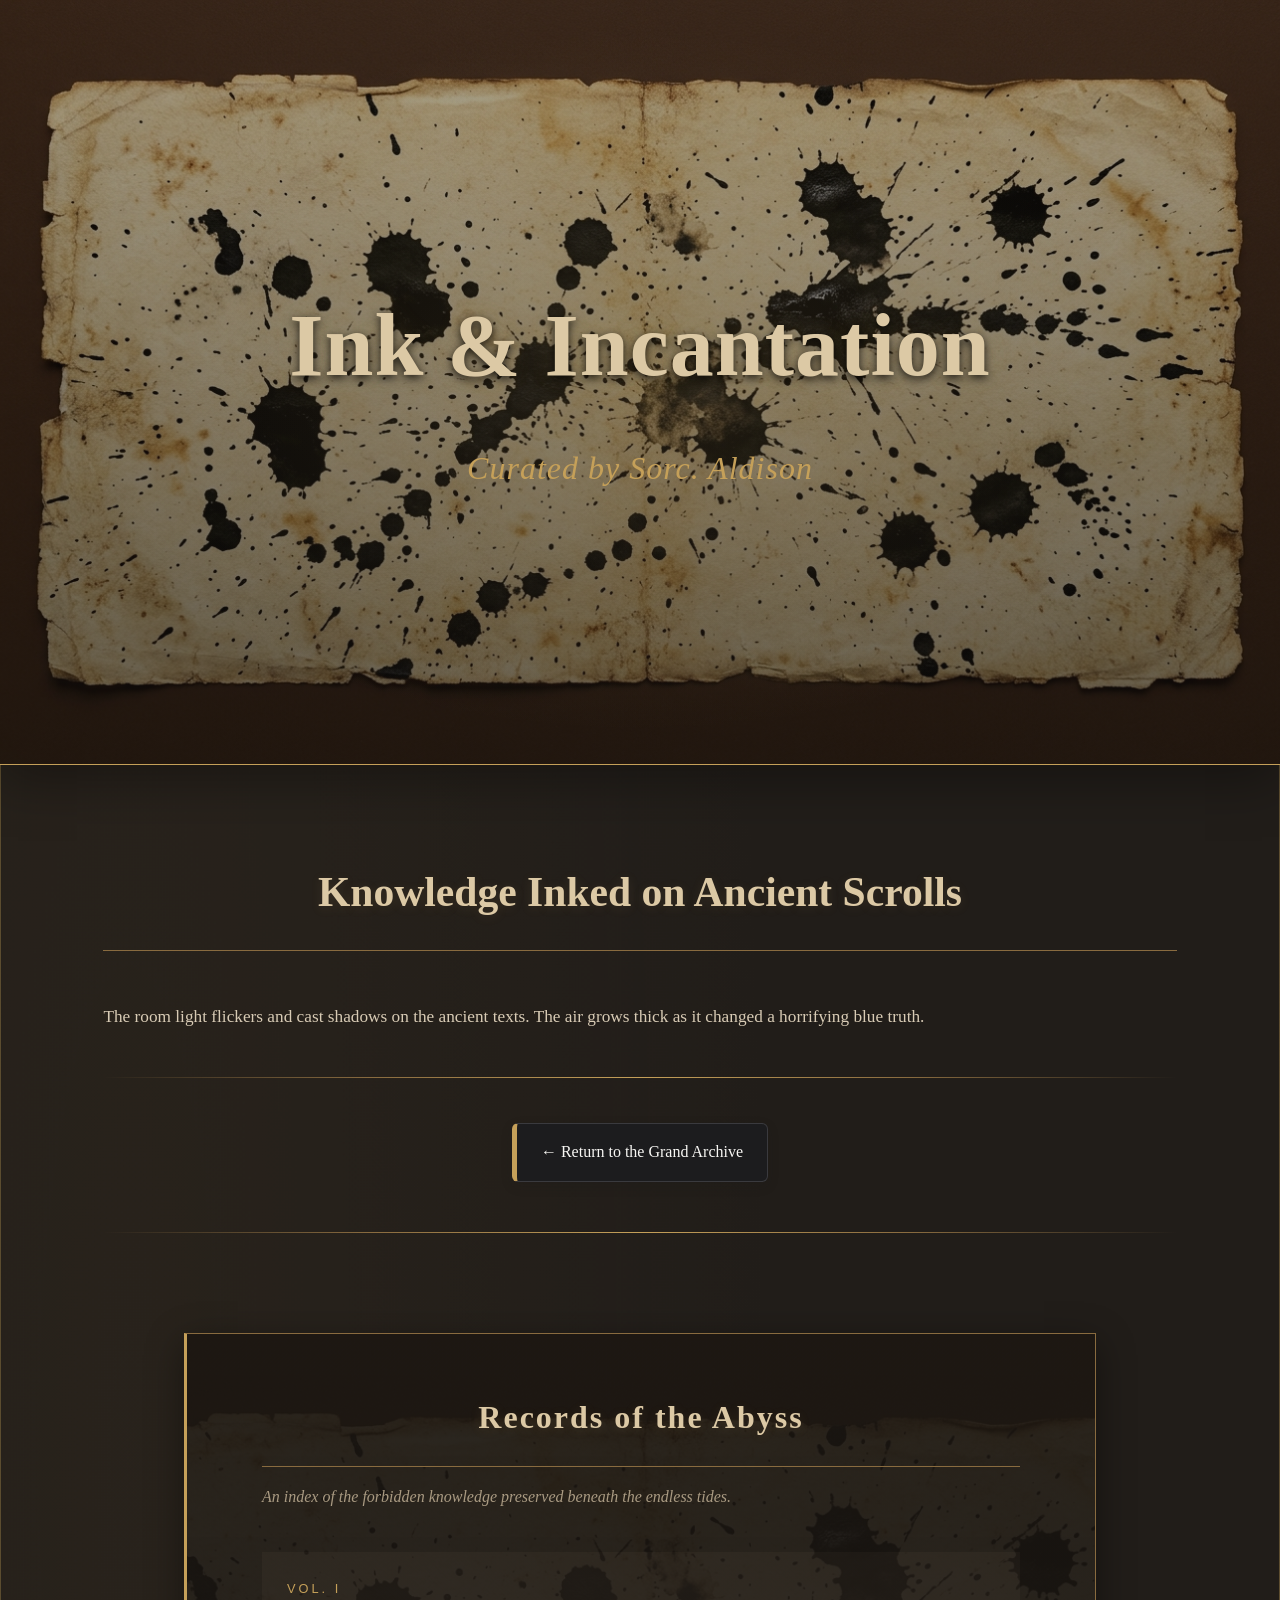
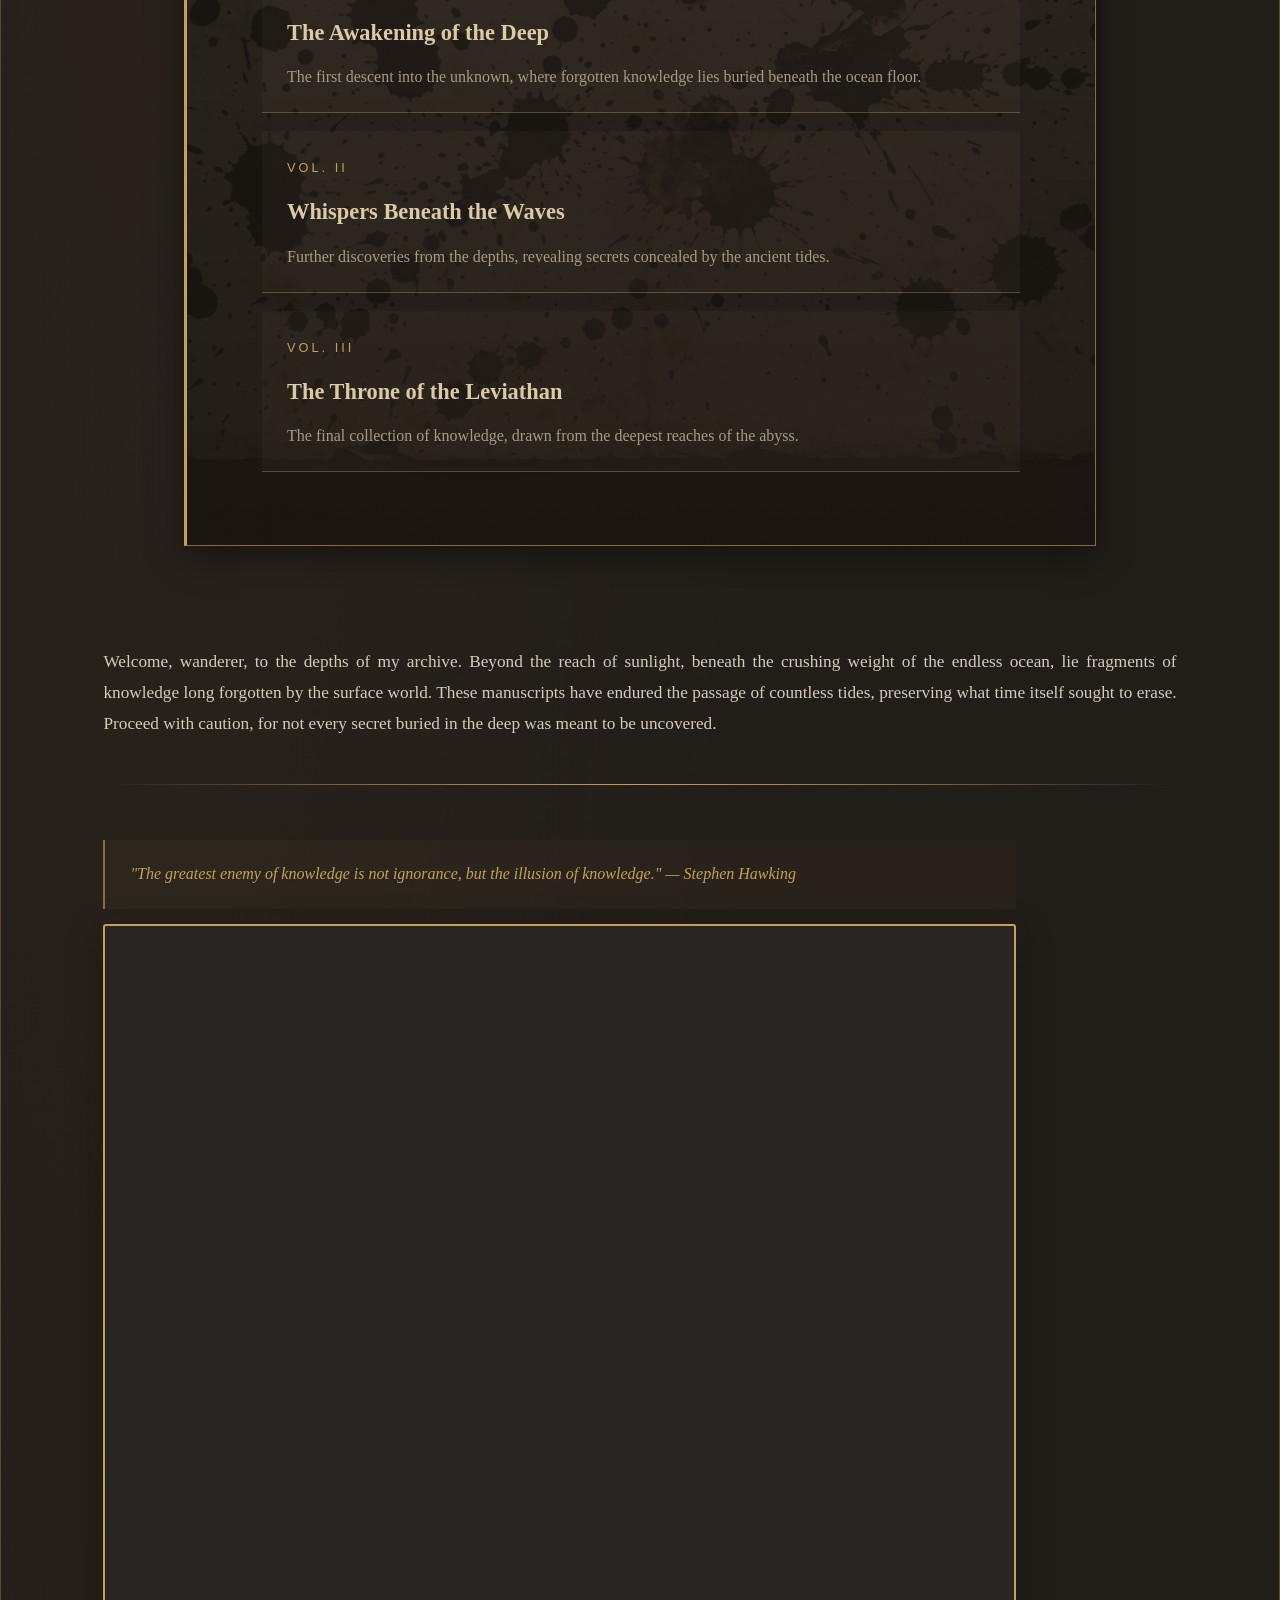
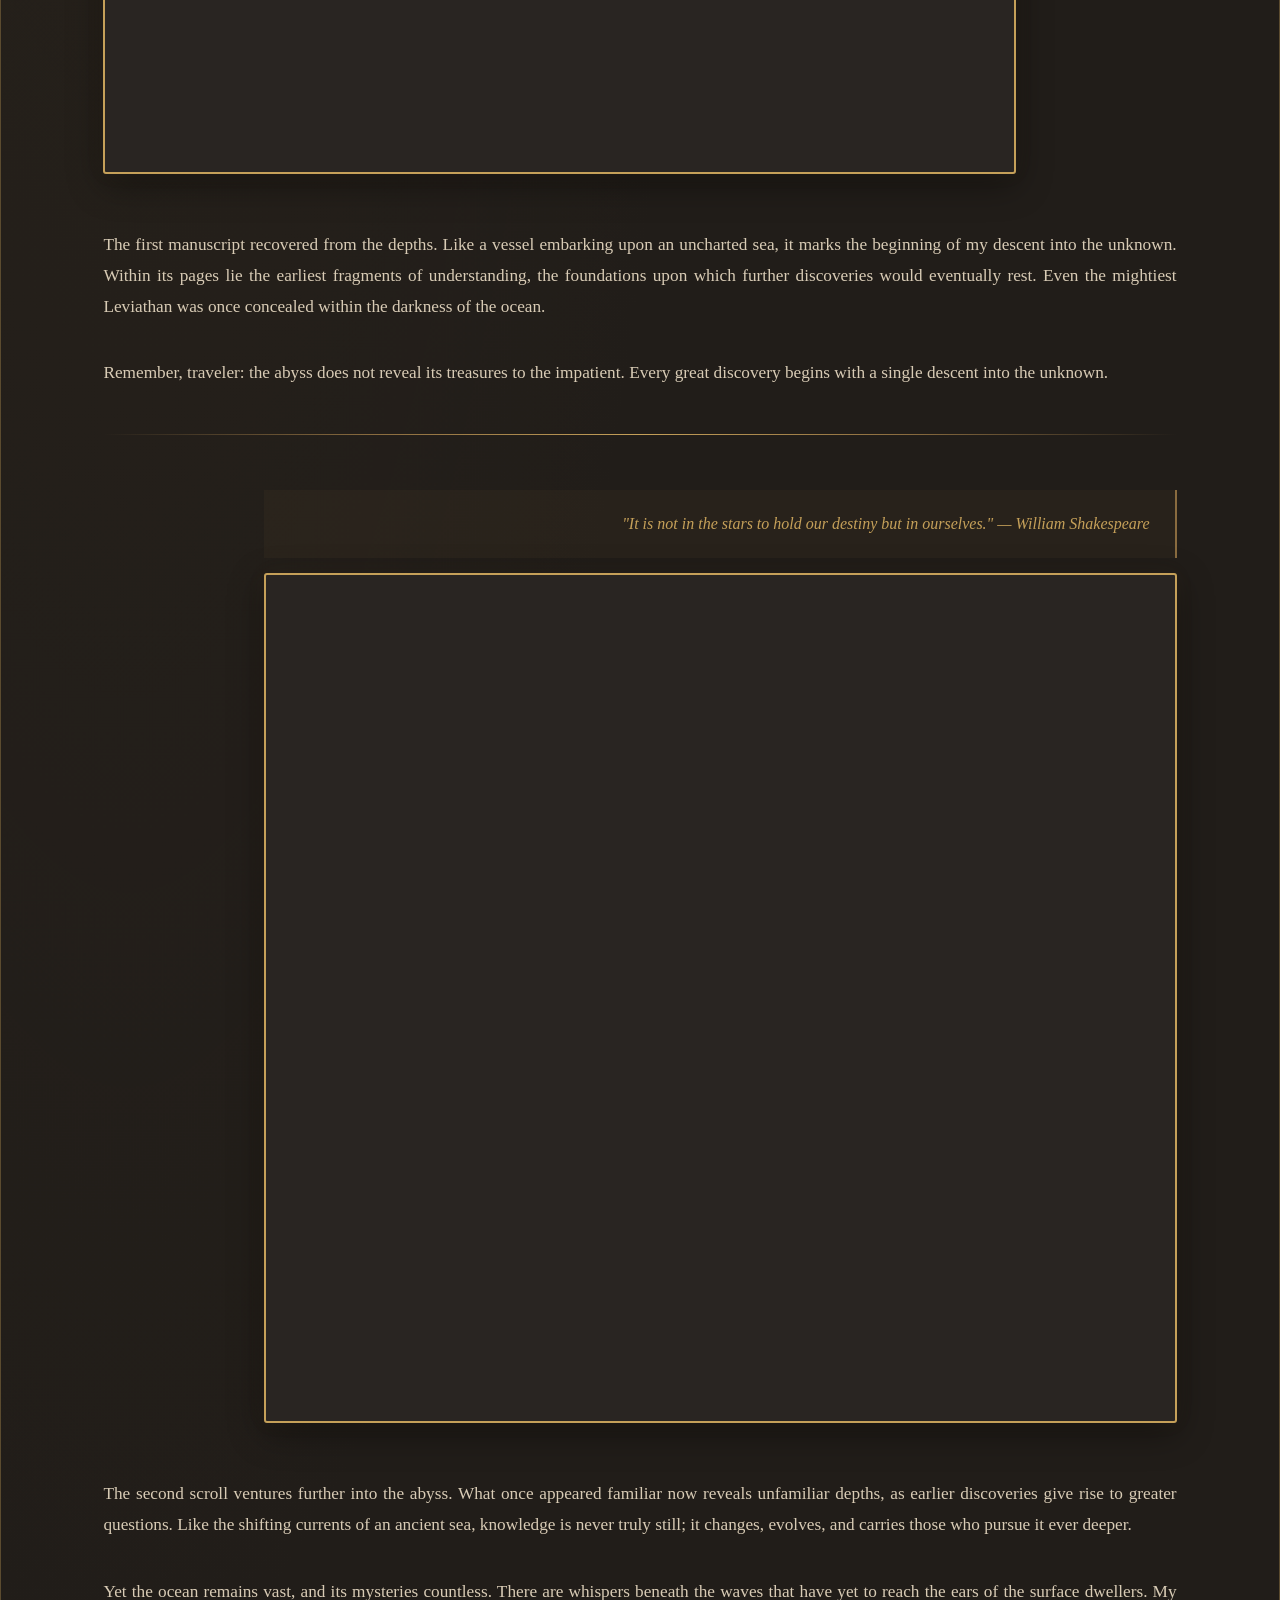
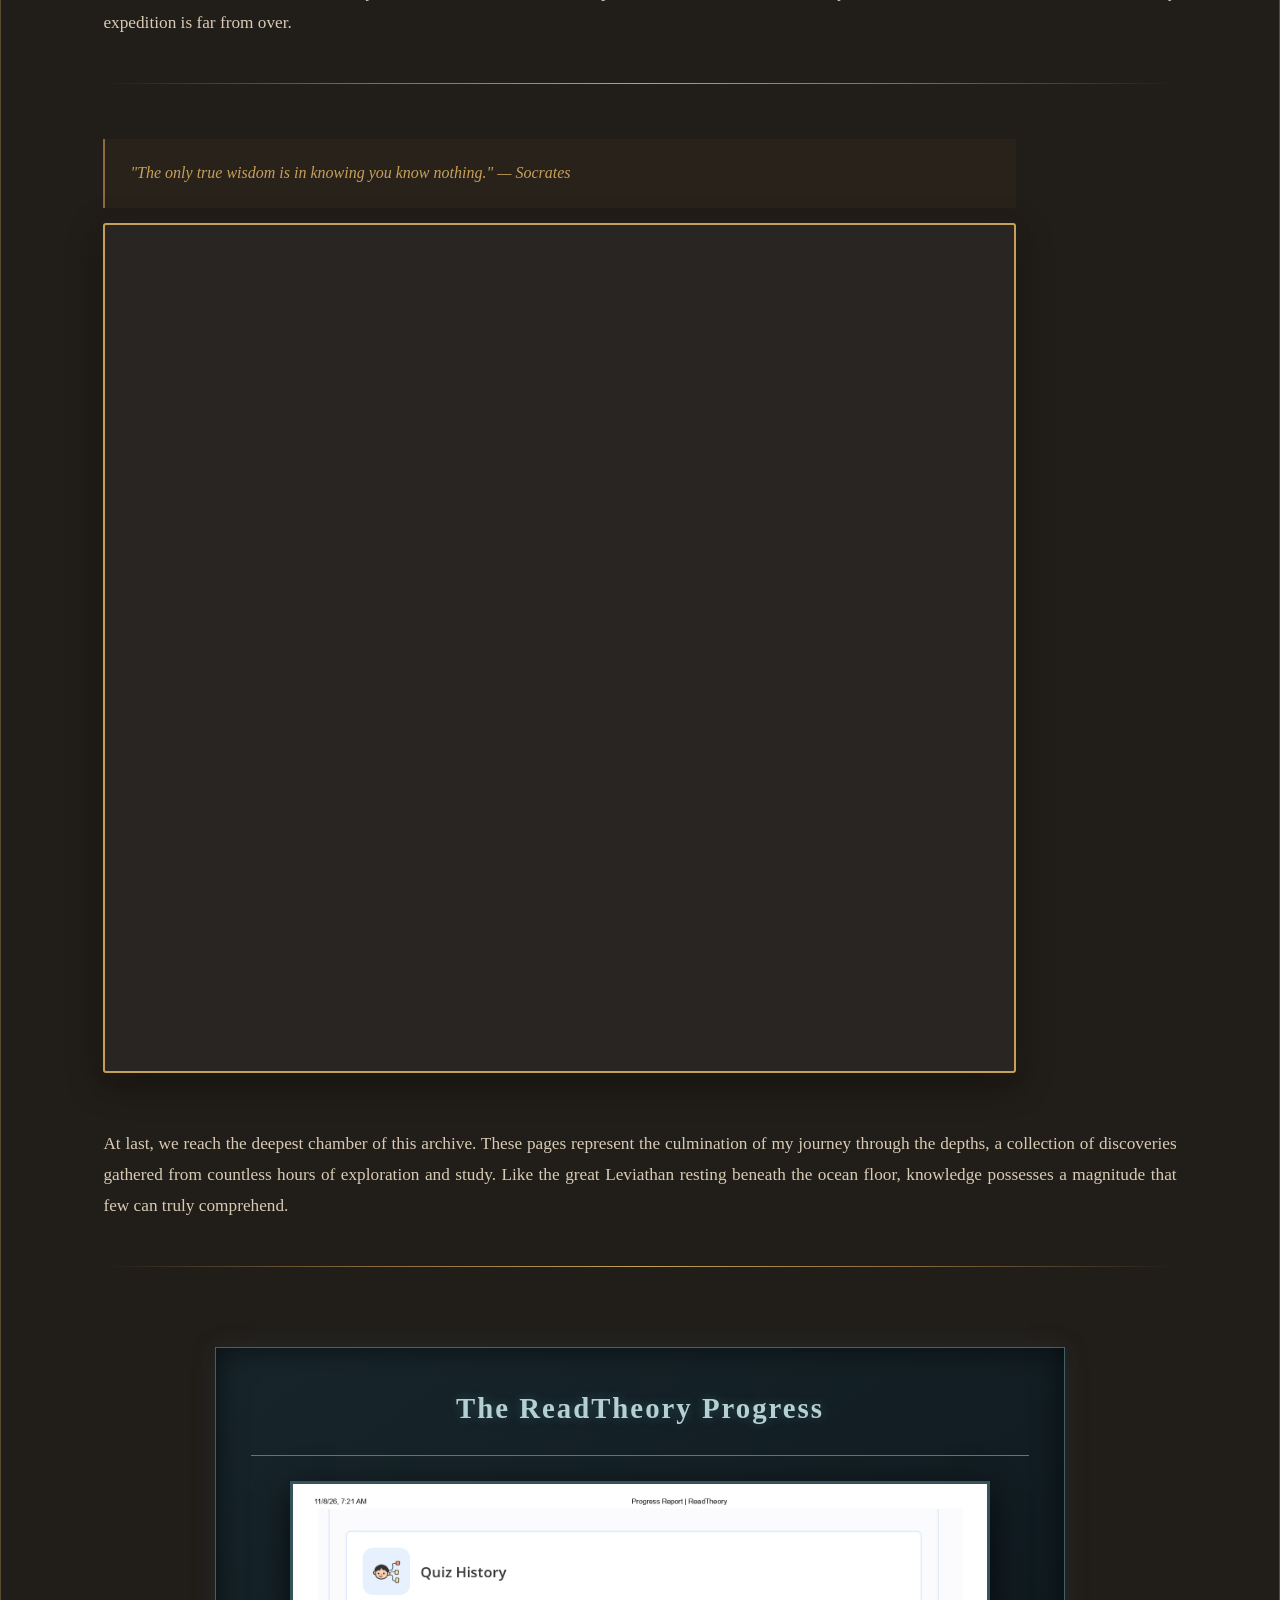
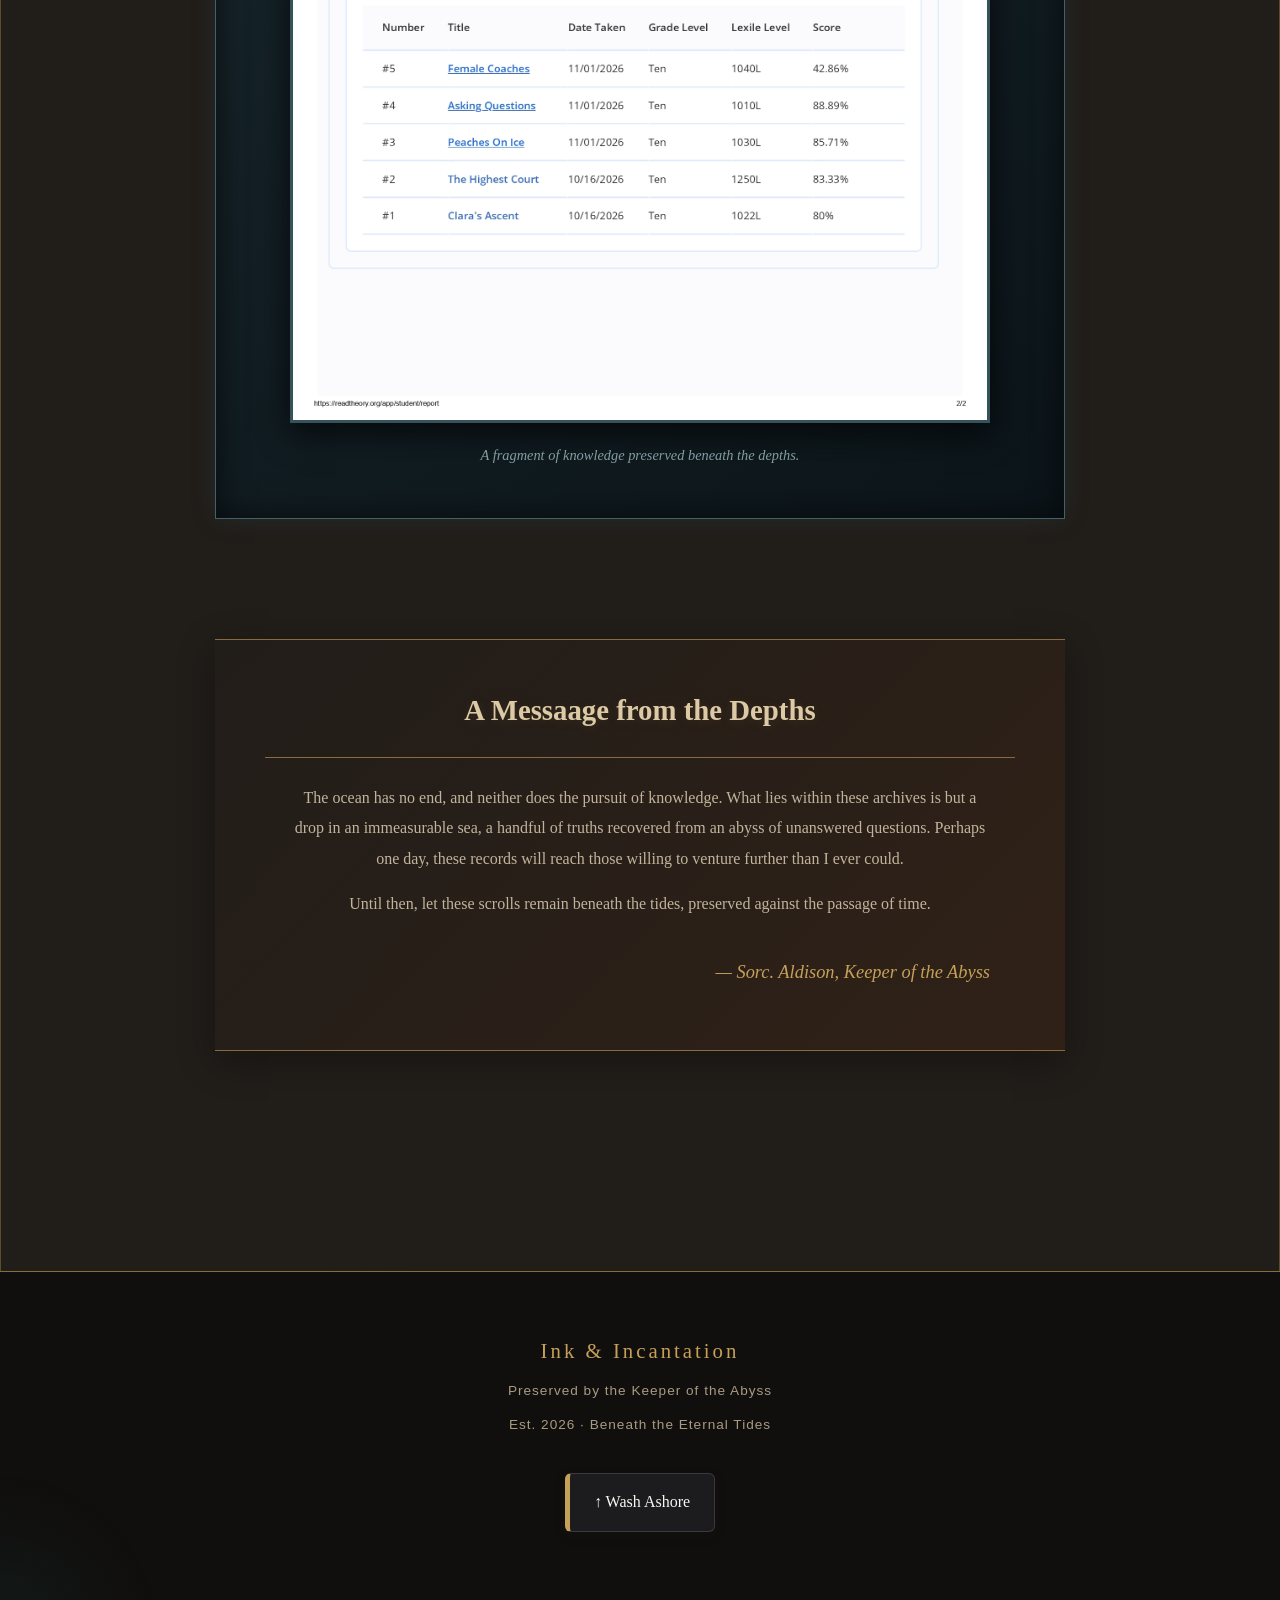
==== commit 3c51be2e: "Refactor Aldison.html structure and content" ====
--- a/profiles/Aldison/Aldison.html
+++ b/profiles/Aldison/Aldison.html
@@ -181,7 +181,53 @@
 
         <hr>
 
-
+        <div style="
+            max-width: 850px;
+            margin: 80px auto;
+            padding: 35px;
+            text-align: center;
+            background: linear-gradient(145deg, #17252b, #0b1419);
+            border: 1px solid #42616b;
+            box-shadow: 0 0 25px rgba(65, 120, 135, 0.15),
+                        inset 0 0 30px rgba(0, 0, 0, 0.6);
+        ">
+        
+            <h2 style="
+                color: #b5d0d3;
+                font-family: Georgia, serif;
+                font-size: 1.8rem;
+                letter-spacing: 2px;
+                margin-bottom: 25px;
+                text-shadow: 0 0 12px rgba(100, 170, 180, 0.3);
+            ">
+                The ReadTheory Progress
+            </h2>
+        
+            <img
+                src="ReadTheory.jpg"
+                alt="ReadTheory Progress"
+                style="
+                    display: block;
+                    width: 100%;
+                    max-width: 700px;
+                    height: auto;
+                    margin: auto;
+                    border: 3px solid #36535c;
+                    box-shadow: 0 10px 30px rgba(0, 0, 0, 0.7);
+                "
+            >
+        
+            <p style="
+                color: #829da2;
+                font-size: 0.9rem;
+                font-style: italic;
+                margin-top: 20px;
+            ">
+                A fragment of knowledge preserved beneath the depths.
+            </p>
+        
+        </div>
+        
         <!-- CLOSING NOTE -->
         <div class="closing-note">
 
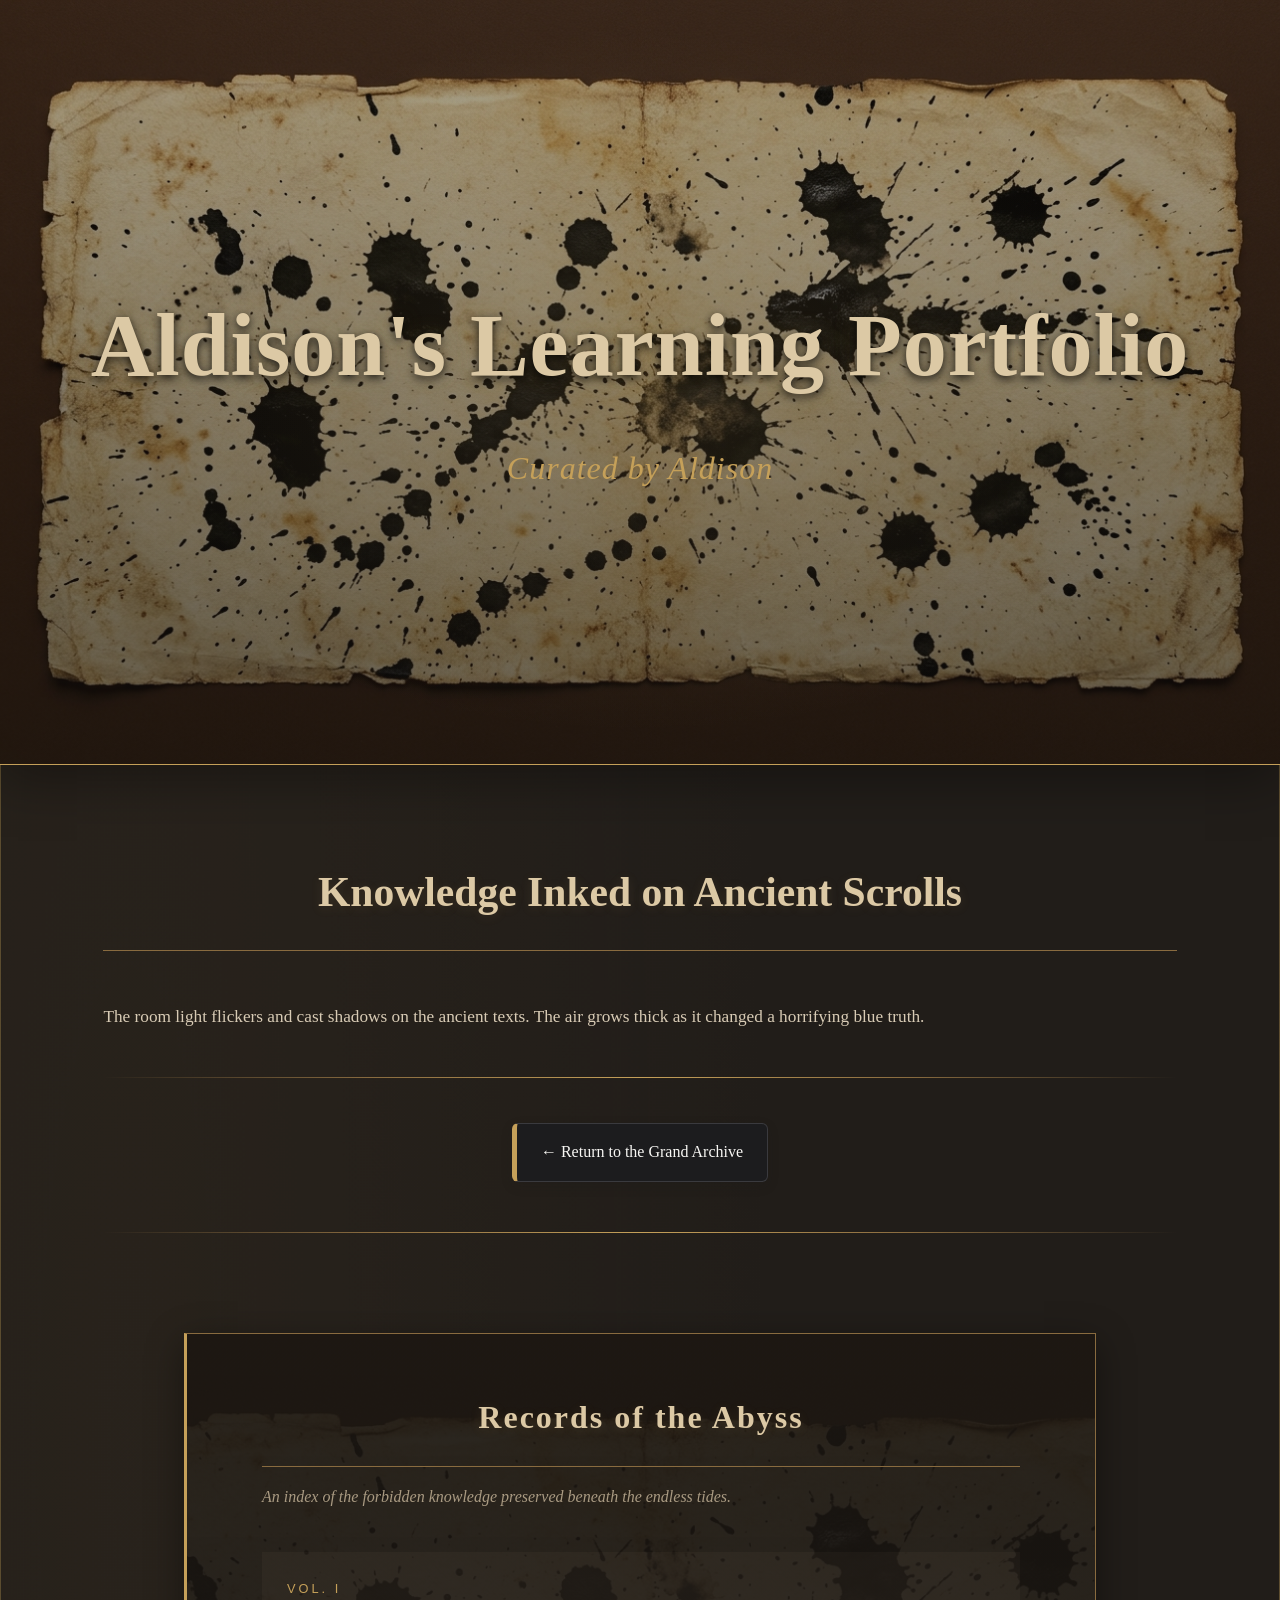
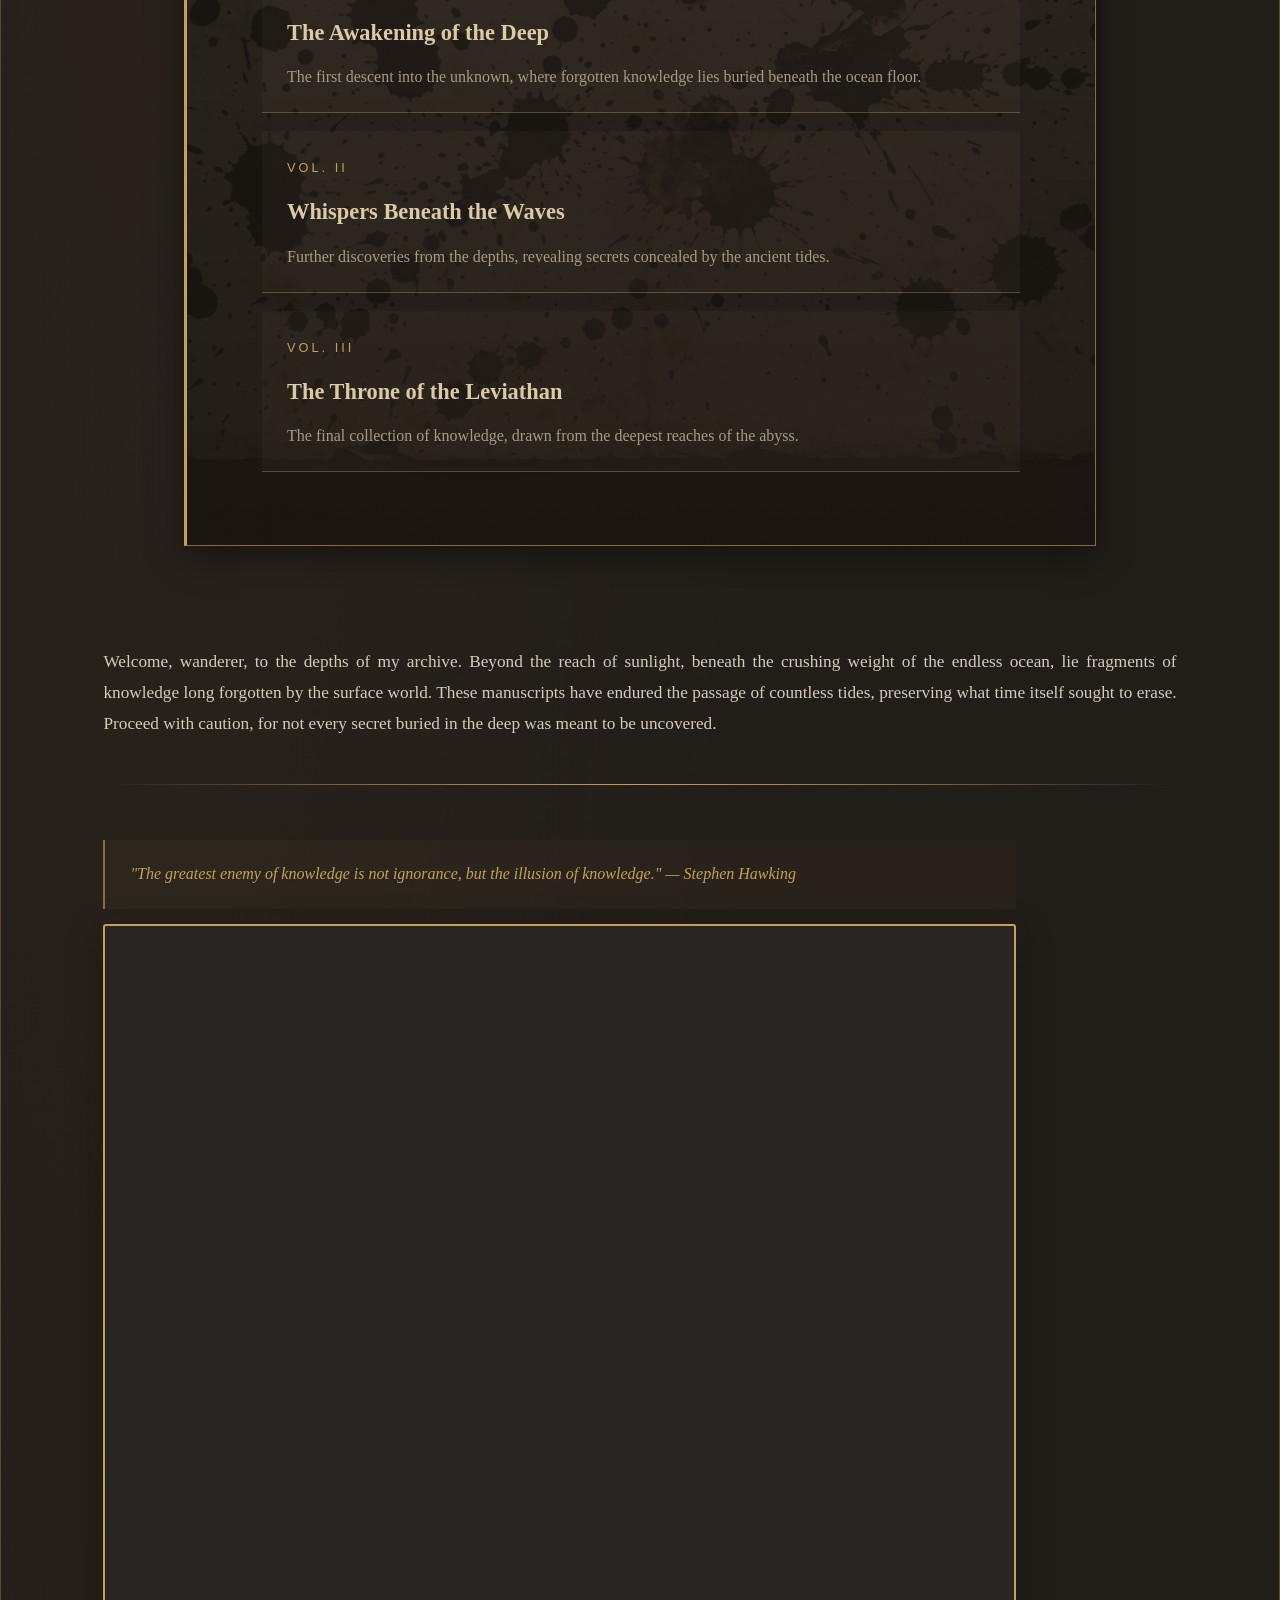
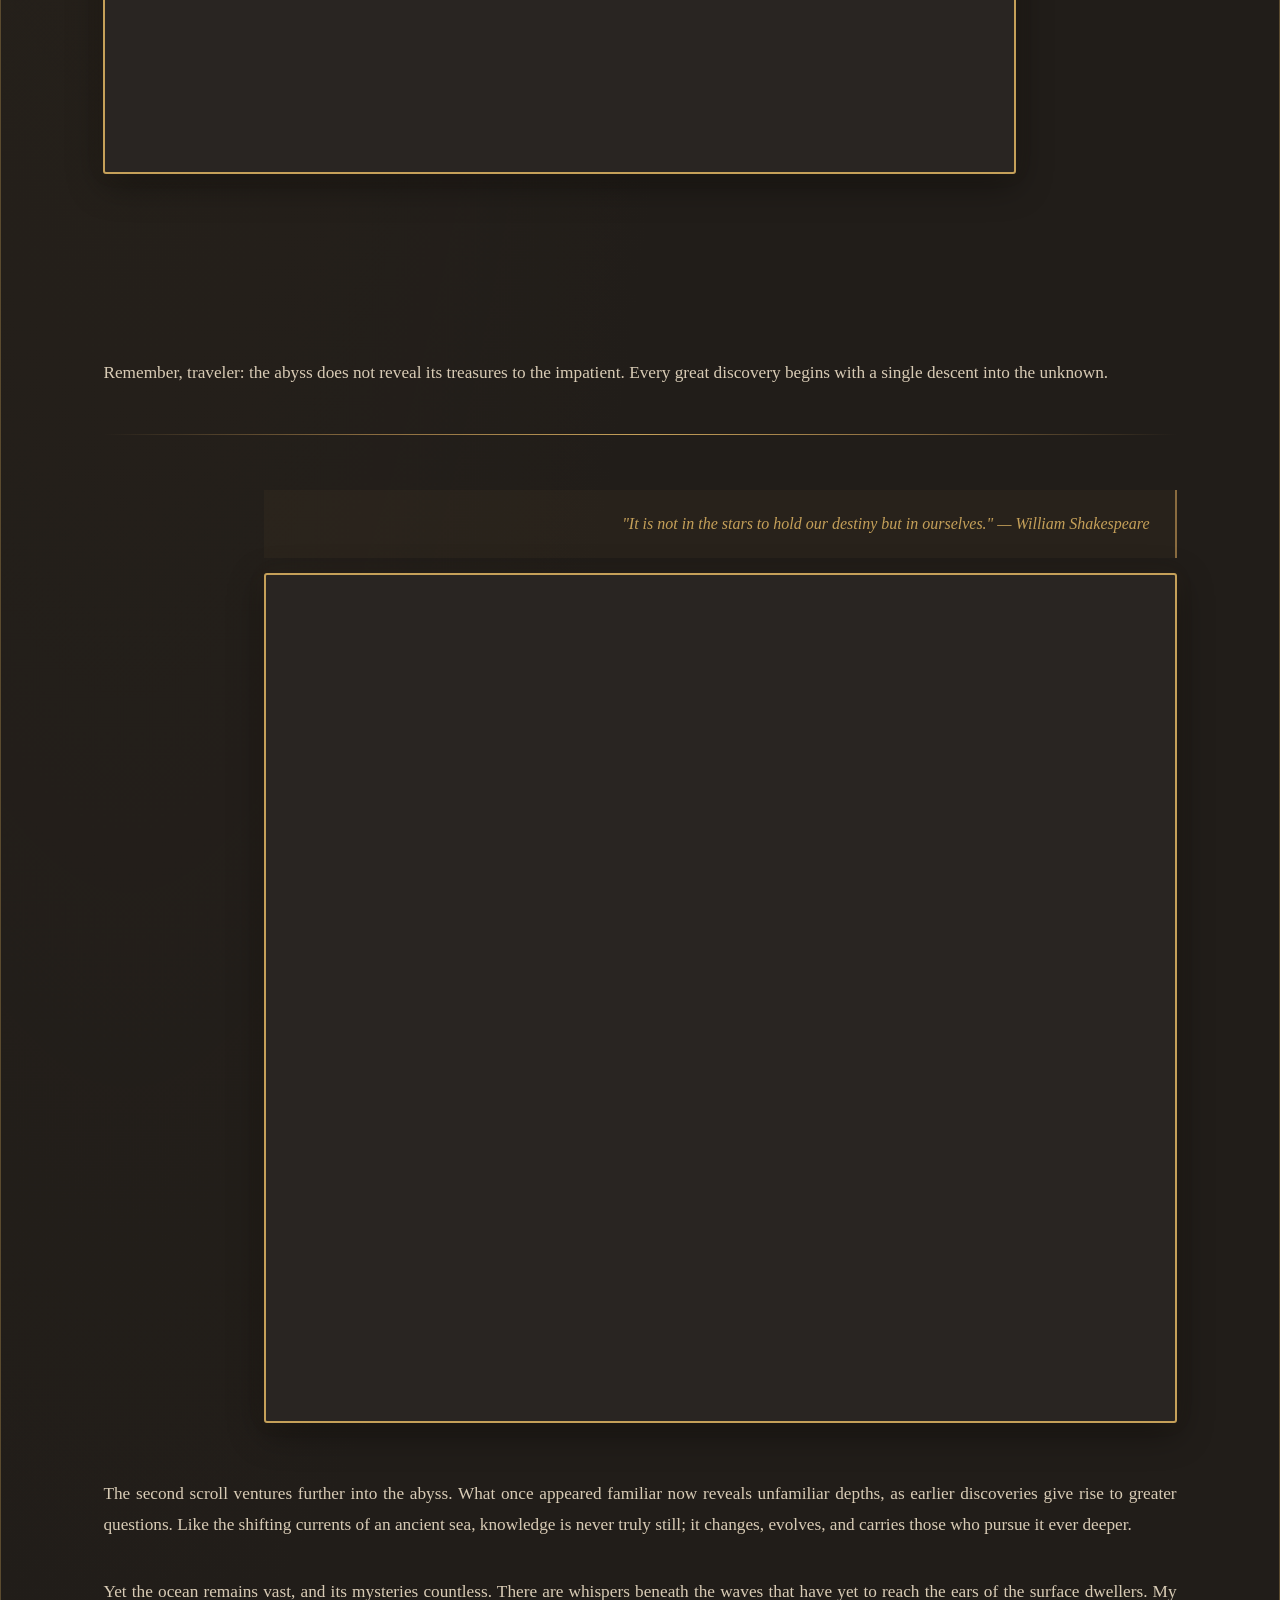
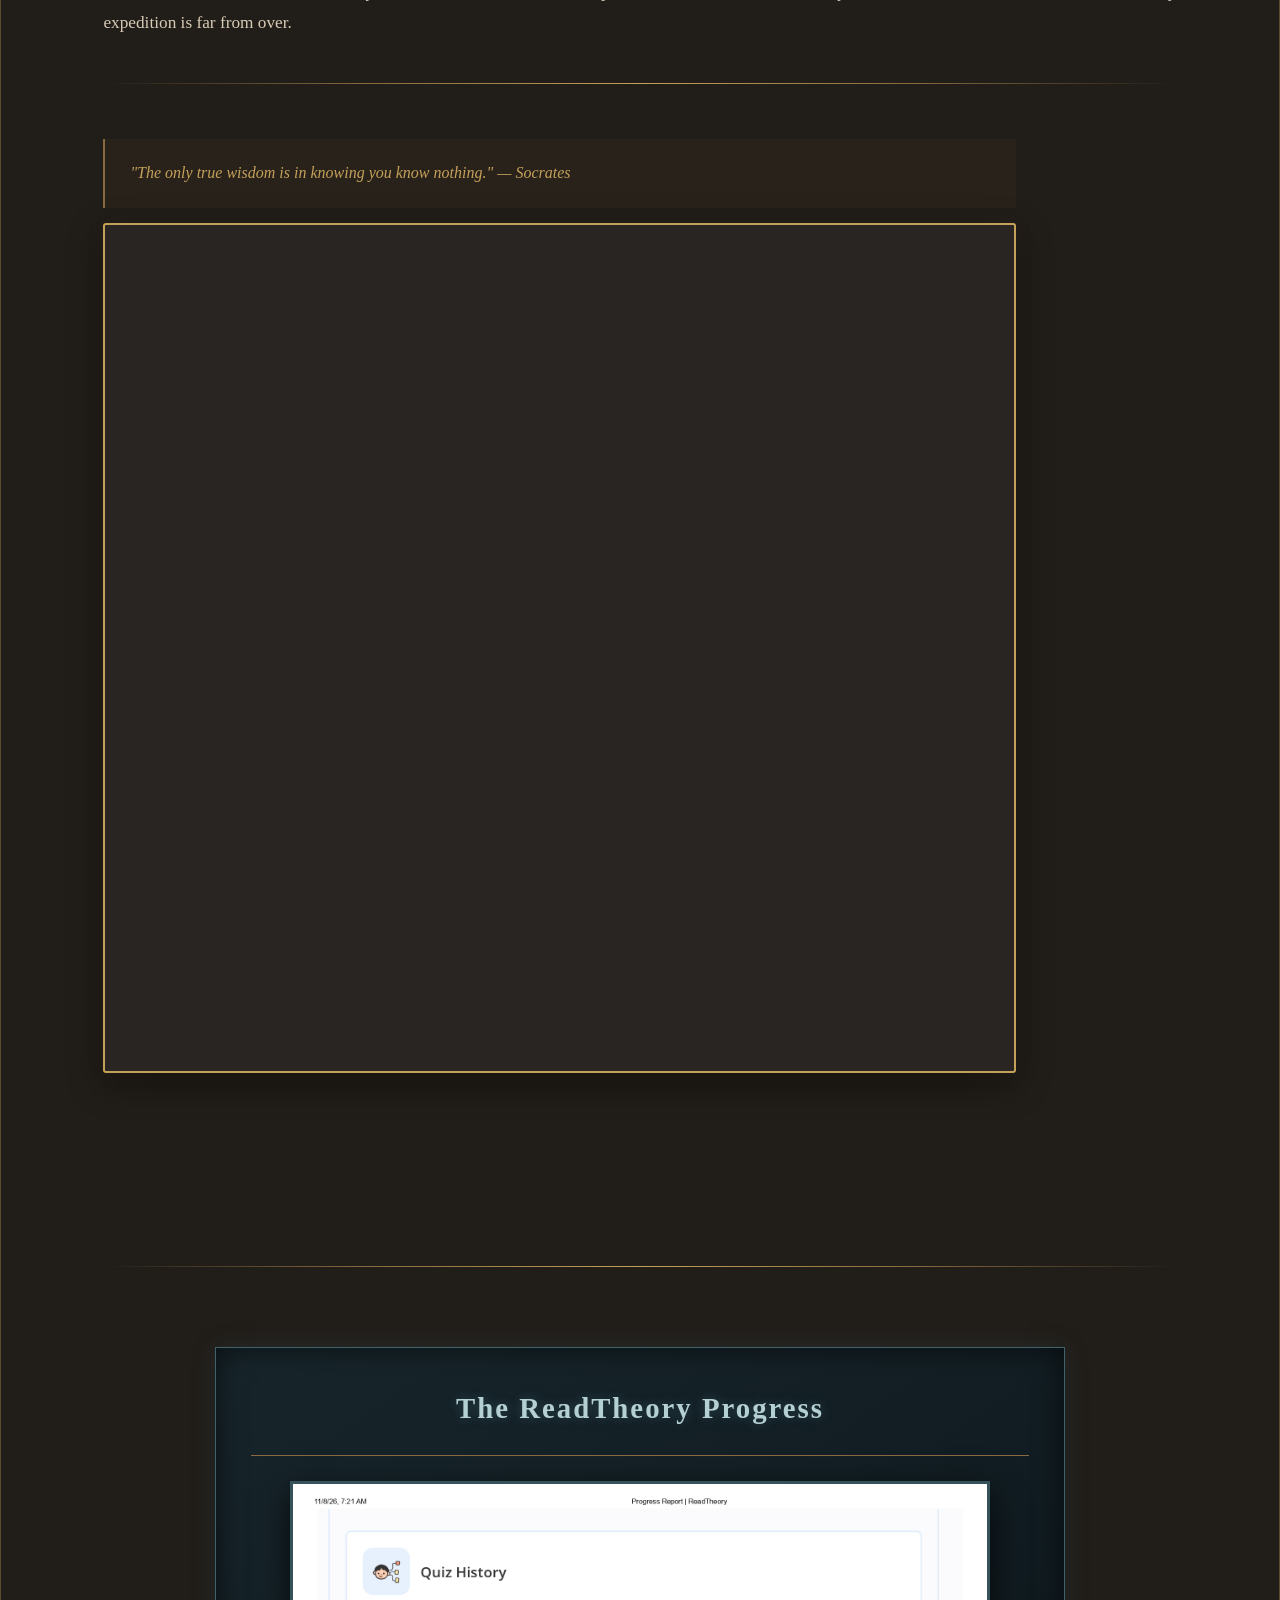
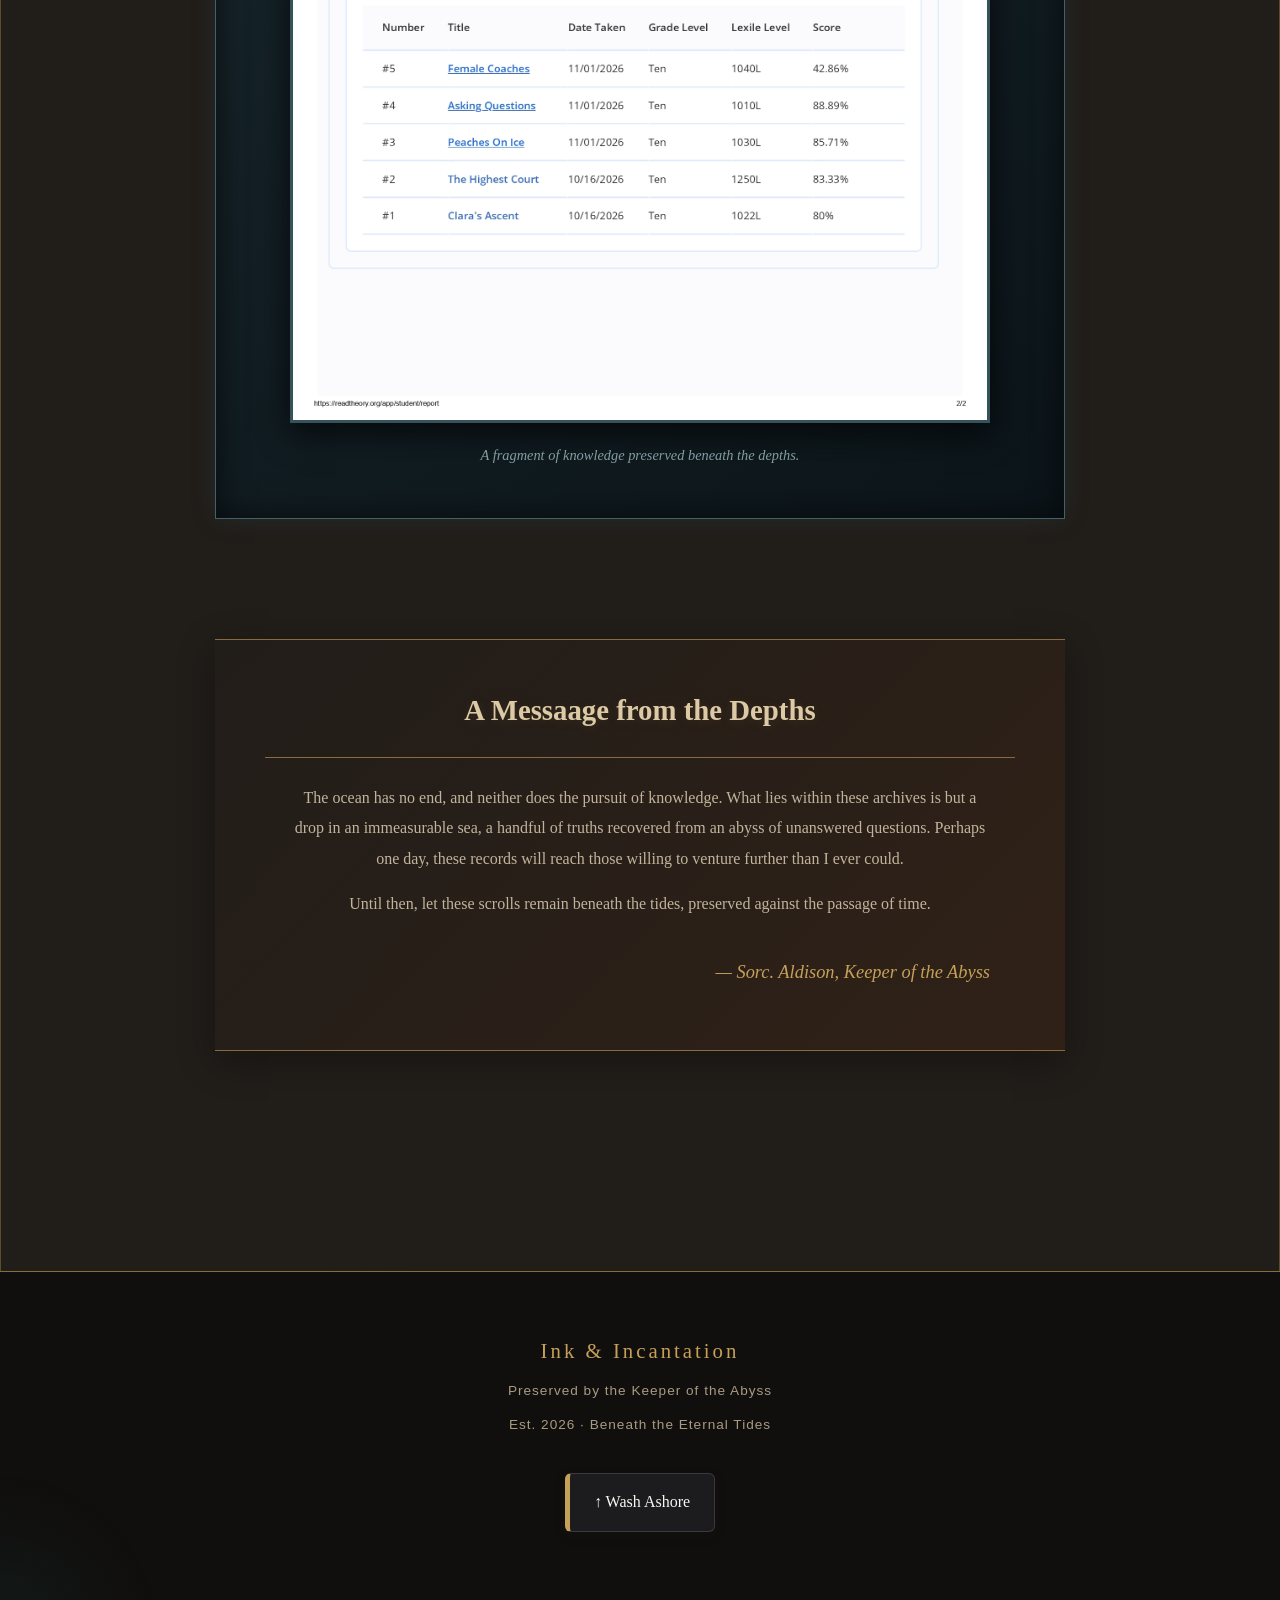
==== commit c583e3a6: "Update Website Test 2" ====
--- a/profiles/Aldison/Aldison.html
+++ b/profiles/Aldison/Aldison.html
@@ -12,8 +12,8 @@
 
     <!-- HEADER -->
     <header id="top">
-        <h1>Ink & Incantation</h1>
-        <p class="curator">Curated by Sorc. Aldison</p>
+        <h1>Aldison's Learning Portfolio</h1>
+        <p class="curator">Curated by Aldison</p>
     </header>
 
 
